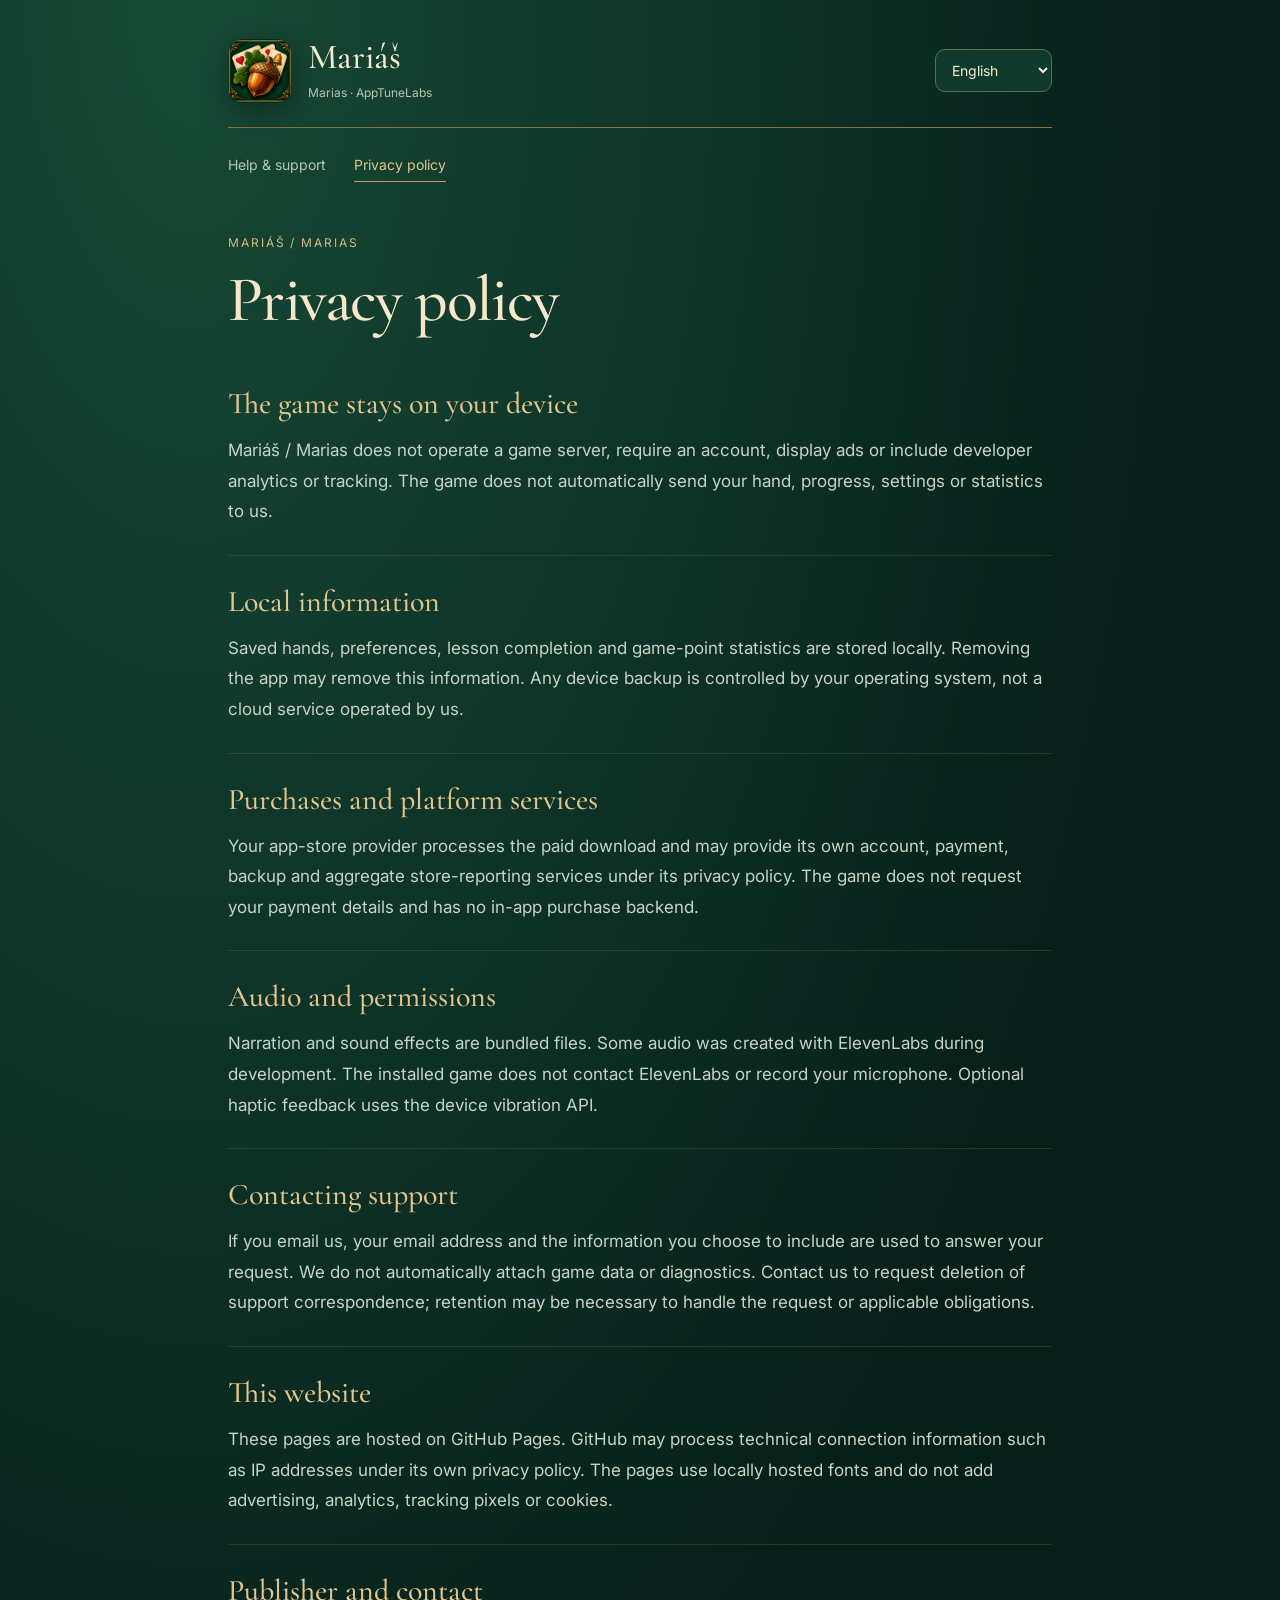
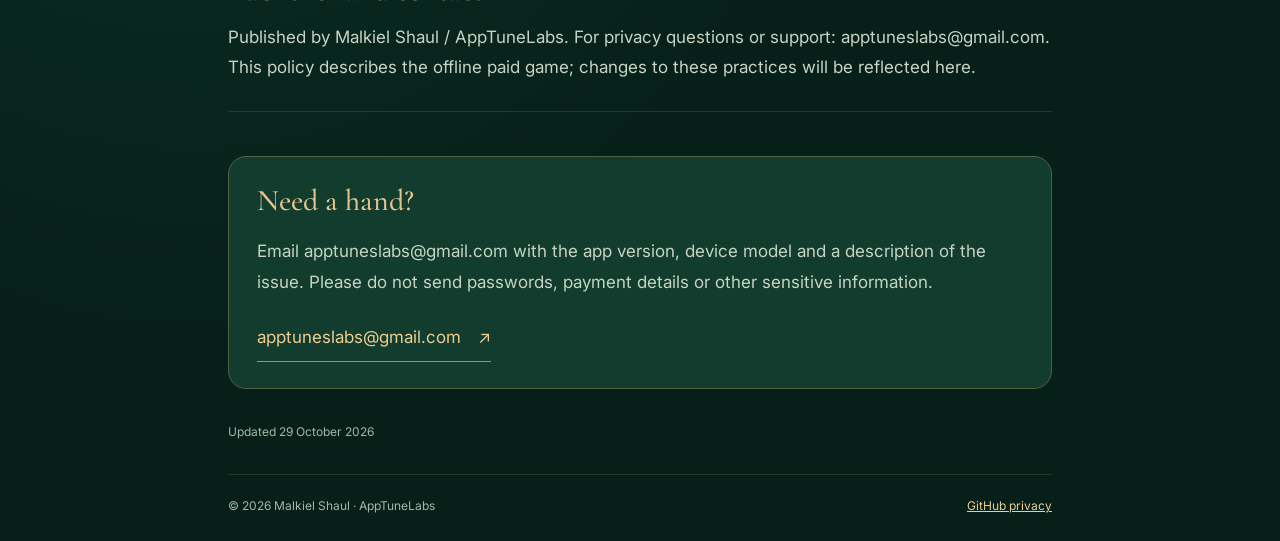
==== privacy.html @ c892424e "Publish localized Mariáš support and offline-game privacy policy" ====
<!doctype html><html lang="en"><head><meta charset="utf-8"><meta name="viewport" content="width=device-width,initial-scale=1"><meta name="theme-color" content="#082c24"><title>Mariáš / Marias — Privacy</title><meta name="description" content="Help and privacy information for Mariáš / Marias, the offline premium Czech card game."><link rel="canonical" href="https://malkiel2.github.io/Marias-Support/privacy.html"><link rel="alternate" hreflang="en" href="https://malkiel2.github.io/Marias-Support/privacy.html?lang=en"><link rel="alternate" hreflang="cs" href="https://malkiel2.github.io/Marias-Support/privacy.html?lang=cs"><link rel="alternate" hreflang="sk" href="https://malkiel2.github.io/Marias-Support/privacy.html?lang=sk"><link rel="alternate" hreflang="de" href="https://malkiel2.github.io/Marias-Support/privacy.html?lang=de"><link rel="icon" href="assets/icon.png"><link rel="stylesheet" href="style.css"><script src="site.js" defer></script></head><body><main><header><a class="brand" href="index.html"><img src="assets/icon.png" alt=""><span>Mariáš<small>Marias · AppTuneLabs</small></span></a><label class="language"><span class="sr-only">Language</span><select id="language"><option value="en">English</option><option value="cs">Čeština</option><option value="sk">Slovenčina</option><option value="de">Deutsch</option></select></label></header><nav aria-label="Support pages"><a data-nav="support" href="index.html">Help & support</a><a data-nav="privacy" href="privacy.html">Privacy policy</a></nav><article lang="en" data-lang="en"><p class="eyebrow">MARIÁŠ / MARIAS</p><h1>Privacy policy</h1><section><h2>The game stays on your device</h2><p>Mariáš / Marias does not operate a game server, require an account, display ads or include developer analytics or tracking. The game does not automatically send your hand, progress, settings or statistics to us.</p></section><section><h2>Local information</h2><p>Saved hands, preferences, lesson completion and game-point statistics are stored locally. Removing the app may remove this information. Any device backup is controlled by your operating system, not a cloud service operated by us.</p></section><section><h2>Purchases and platform services</h2><p>Your app-store provider processes the paid download and may provide its own account, payment, backup and aggregate store-reporting services under its privacy policy. The game does not request your payment details and has no in-app purchase backend.</p></section><section><h2>Audio and permissions</h2><p>Narration and sound effects are bundled files. Some audio was created with ElevenLabs during development. The installed game does not contact ElevenLabs or record your microphone. Optional haptic feedback uses the device vibration API.</p></section><section><h2>Contacting support</h2><p>If you email us, your email address and the information you choose to include are used to answer your request. We do not automatically attach game data or diagnostics. Contact us to request deletion of support correspondence; retention may be necessary to handle the request or applicable obligations.</p></section><section><h2>This website</h2><p>These pages are hosted on GitHub Pages. GitHub may process technical connection information such as IP addresses under its own privacy policy. The pages use locally hosted fonts and do not add advertising, analytics, tracking pixels or cookies.</p></section><section><h2>Publisher and contact</h2><p>Published by Malkiel Shaul / AppTuneLabs. For privacy questions or support: apptuneslabs@gmail.com. This policy describes the offline paid game; changes to these practices will be reflected here.</p></section><aside><h2>Need a hand?</h2><p>Email apptuneslabs@gmail.com with the app version, device model and a description of the issue. Please do not send passwords, payment details or other sensitive information.</p><a class="contact" href="mailto:apptuneslabs@gmail.com">apptuneslabs@gmail.com <span aria-hidden="true">↗</span></a></aside><p class="updated">Updated 29 October 2026</p></article><article lang="cs" data-lang="cs" hidden><p class="eyebrow">MARIÁŠ / MARIAS</p><h1>Ochrana soukromí</h1><section><h2>Hra zůstává v zařízení</h2><p>Mariáš nemá herní server, účet, reklamy, vývojářskou analytiku ani sledování. Hra nám automaticky neposílá karty, postup, nastavení ani statistiky.</p></section><section><h2>Místní informace</h2><p>Rozehraná rozdání, předvolby, dokončené lekce a statistiky herních bodů se ukládají místně. Odstranění aplikace může tato data smazat. Případné zálohování řídí operační systém, nikoli naše cloudová služba.</p></section><section><h2>Nákup a služby platformy</h2><p>Stažení za platbu zpracovává provozovatel obchodu. Jeho služby účtu, platby, zálohování a souhrnných přehledů se řídí jeho zásadami soukromí. Hra nevyžaduje platební údaje a nemá systém nákupů v aplikaci.</p></section><section><h2>Zvuk a oprávnění</h2><p>Hlas a efekty jsou přibalené soubory. Část zvuku vznikla při vývoji pomocí ElevenLabs. Nainstalovaná hra ElevenLabs nekontaktuje ani nenahrává mikrofon. Volitelné vibrace využívají rozhraní zařízení.</p></section><section><h2>Kontaktování podpory</h2><p>Pokud nám napíšete, používáme e-mailovou adresu a vámi poskytnuté informace k vyřízení dotazu. Herní data ani diagnostika se automaticky nepřikládají. O odstranění korespondence můžete požádat e-mailem; uchování může být potřebné k vyřízení dotazu nebo souvisejících povinností.</p></section><section><h2>Tento web</h2><p>Stránky hostuje GitHub Pages. GitHub může podle svých zásad zpracovávat technické údaje připojení, například IP adresu. Web má místní písma a nepřidává reklamy, analytiku, sledovací pixely ani cookies.</p></section><section><h2>Vydavatel a kontakt</h2><p>Vydavatel: Malkiel Shaul / AppTuneLabs. Dotazy k soukromí a podpora: apptuneslabs@gmail.com. Tyto zásady popisují placenou offline hru; případné změny zde zveřejníme.</p></section><aside><h2>Potřebujete poradit?</h2><p>Napište na apptuneslabs@gmail.com. Uveďte verzi hry, model zařízení a popis problému. Neposílejte hesla, platební údaje ani jiné citlivé informace.</p><a class="contact" href="mailto:apptuneslabs@gmail.com">apptuneslabs@gmail.com <span aria-hidden="true">↗</span></a></aside><p class="updated">Aktualizováno 29. října 2026</p></article><article lang="sk" data-lang="sk" hidden><p class="eyebrow">MARIÁŠ / MARIAS</p><h1>Ochrana súkromia</h1><section><h2>Hra zostáva v zariadení</h2><p>Mariáš nemá herný server, účet, reklamy, vývojársku analytiku ani sledovanie. Hra nám automaticky neposiela karty, postup, nastavenia ani štatistiky.</p></section><section><h2>Miestne informácie</h2><p>Rozohrané rozdania, predvoľby, dokončené lekcie a štatistiky herných bodov sa ukladajú miestne. Odstránenie aplikácie môže tieto údaje vymazať. Prípadné zálohovanie riadi operačný systém, nie naša cloudová služba.</p></section><section><h2>Nákup a služby platformy</h2><p>Platené stiahnutie spracúva prevádzkovateľ obchodu. Jeho služby účtu, platby, zálohovania a súhrnných prehľadov sa riadia jeho zásadami súkromia. Hra nevyžaduje platobné údaje a nemá systém nákupov v aplikácii.</p></section><section><h2>Zvuk a oprávnenia</h2><p>Hlas a efekty sú pribalené súbory. Časť zvuku vznikla pri vývoji pomocou ElevenLabs. Nainštalovaná hra ElevenLabs nekontaktuje ani nenahráva mikrofón. Voliteľné vibrácie využívajú rozhranie zariadenia.</p></section><section><h2>Kontaktovanie podpory</h2><p>Ak nám napíšete, používame e-mailovú adresu a vami poskytnuté informácie na vybavenie otázky. Herné údaje ani diagnostika sa automaticky neprikladajú. O odstránenie korešpondencie môžete požiadať e-mailom; uchovanie môže byť potrebné na vybavenie otázky alebo súvisiacich povinností.</p></section><section><h2>Tento web</h2><p>Stránky hostí GitHub Pages. GitHub môže podľa svojich zásad spracúvať technické údaje pripojenia, napríklad IP adresu. Web má miestne písma a nepridáva reklamy, analytiku, sledovacie pixely ani cookies.</p></section><section><h2>Vydavateľ a kontakt</h2><p>Vydavateľ: Malkiel Shaul / AppTuneLabs. Otázky o súkromí a podpora: apptuneslabs@gmail.com. Tieto zásady opisujú platenú offline hru; prípadné zmeny tu zverejníme.</p></section><aside><h2>Potrebujete poradiť?</h2><p>Napíšte na apptuneslabs@gmail.com. Uveďte verziu hry, model zariadenia a opis problému. Neposielajte heslá, platobné údaje ani iné citlivé informácie.</p><a class="contact" href="mailto:apptuneslabs@gmail.com">apptuneslabs@gmail.com <span aria-hidden="true">↗</span></a></aside><p class="updated">Aktualizované 29. októbra 2026</p></article><article lang="de" data-lang="de" hidden><p class="eyebrow">MARIÁŠ / MARIAS</p><h1>Datenschutz</h1><section><h2>Das Spiel bleibt auf deinem Gerät</h2><p>Mariáš / Marias betreibt keinen Spielserver und verwendet keine Konten, Werbung, Entwickleranalyse oder Tracking. Das Spiel überträgt deine Karten, Fortschritte, Einstellungen und Statistiken nicht automatisch an uns.</p></section><section><h2>Lokale Informationen</h2><p>Gespeicherte Runden, Einstellungen, abgeschlossene Lektionen und Spielpunktstatistiken bleiben lokal. Das Entfernen der App kann diese Daten löschen. Etwaige Gerätesicherungen steuert dein Betriebssystem, kein von uns betriebener Cloud-Dienst.</p></section><section><h2>Kauf und Plattformdienste</h2><p>Der App-Store-Anbieter verarbeitet den kostenpflichtigen Download. Eigene Konto-, Zahlungs-, Sicherungs- und zusammengefasste Store-Berichtsdienste unterliegen seinen Datenschutzregeln. Das Spiel fragt keine Zahlungsdaten ab und hat kein In-App-Kauf-Backend.</p></section><section><h2>Audio und Berechtigungen</h2><p>Sprachführung und Effekte sind mitgelieferte Dateien. Ein Teil wurde bei der Entwicklung mit ElevenLabs erstellt. Das installierte Spiel kontaktiert ElevenLabs nicht und nimmt kein Mikrofon auf. Optionale Haptik verwendet die Vibrationsschnittstelle des Geräts.</p></section><section><h2>Support kontaktieren</h2><p>Wenn du uns eine E-Mail sendest, nutzen wir deine Adresse und die freiwillig mitgeteilten Angaben zur Beantwortung. Spielstände oder Diagnosen werden nicht automatisch angehängt. Die Löschung der Korrespondenz kannst du per E-Mail anfragen; zur Bearbeitung oder für geltende Pflichten kann eine Aufbewahrung notwendig sein.</p></section><section><h2>Diese Website</h2><p>Diese Seiten werden auf GitHub Pages gehostet. GitHub kann technische Verbindungsdaten wie IP-Adressen nach seiner Datenschutzrichtlinie verarbeiten. Die Seiten verwenden lokal gehostete Schriften und keine zusätzliche Werbung, Analyse, Tracking-Pixel oder Cookies.</p></section><section><h2>Herausgeber und Kontakt</h2><p>Herausgeber: Malkiel Shaul / AppTuneLabs. Datenschutzfragen und Support: apptuneslabs@gmail.com. Diese Richtlinie beschreibt das kostenpflichtige Offline-Spiel; Änderungen werden hier veröffentlicht.</p></section><aside><h2>Brauchst du Hilfe?</h2><p>Schreibe an apptuneslabs@gmail.com und nenne Spielversion, Gerätemodell und das Problem. Bitte sende keine Passwörter, Zahlungsdaten oder anderen sensiblen Informationen.</p><a class="contact" href="mailto:apptuneslabs@gmail.com">apptuneslabs@gmail.com <span aria-hidden="true">↗</span></a></aside><p class="updated">Aktualisiert am 29. Oktober 2026</p></article><footer><p>© 2026 Malkiel Shaul · AppTuneLabs</p><a href="https://docs.github.com/en/site-policy/privacy-policies/github-general-privacy-statement">GitHub privacy</a></footer></main></body></html>
---- style.css ----
@font-face{font-family:Inter;src:url(assets/Inter.ttf);font-display:swap}@font-face{font-family:Cormorant;src:url(assets/CormorantGaramond.ttf);font-display:swap}*{box-sizing:border-box}html{color-scheme:dark}body{margin:0;background:radial-gradient(ellipse at 15% 0,#174936,transparent 65%),#061f19;color:#f7ebd3;font:17px/1.8 Inter,Arial,sans-serif}main{max-width:900px;margin:auto;padding:38px 38px 24px}header{display:flex;align-items:center;justify-content:space-between;gap:20px;padding-bottom:24px;border-bottom:1px solid #887446}.brand{display:flex;align-items:center;gap:16px;text-decoration:none;color:#f7ebd3;font:500 35px/1.1 Cormorant,serif}.brand img{width:64px;height:64px;border-radius:16px;box-shadow:0 8px 28px #0005}.brand small{display:block;color:#b9c4b0;font:12px/1.8 Inter,sans-serif;margin-top:5px}select{font:14px Inter,sans-serif;padding:11px 12px;border:1px solid #5c7050;border-radius:10px;color:#f7ebd3;background:#103a2b}nav{display:flex;gap:28px;margin:24px 0 50px}nav a{font-size:14px;text-decoration:none;color:#b7c7b7;padding-bottom:4px}nav a[aria-current]{color:#e3c48c;border-bottom:1px solid #bca26b}h1{font:500 64px/1.05 Cormorant,Georgia,serif;color:#f5e7cb;letter-spacing:-.025em;margin:12px 0 25px}h2{font:500 30px/1.2 Cormorant,Georgia,serif;color:#e2c48e;margin:0 0 13px}.eyebrow{font-size:12px;letter-spacing:.16em;color:#d4b981}.lead{font-size:20px;line-height:1.7;color:#d4ddcc;margin-bottom:44px;max-width:740px}section{padding:28px 0;border-bottom:1px solid #49614566}section p{margin:0;color:#c7d4c5}a{color:#edcd91;overflow-wrap:anywhere}a:focus-visible,select:focus-visible{outline:2px solid #f2dba7;outline-offset:5px}aside{padding:26px 28px;margin-top:44px;background:#123c2d;border:1px solid #50623f;border-radius:18px}aside p{color:#c7d4c5}.contact{display:inline-block;padding:8px 0;text-decoration:none;border-bottom:1px solid #aa8f56}.contact span{margin-left:12px}.updated,footer{font-size:12px;color:#a4b7a6}.updated{margin:32px 0}footer{border-top:1px solid #49614566;padding-top:20px;display:flex;justify-content:space-between;gap:16px}footer p{margin:0}.sr-only{position:absolute;width:1px;height:1px;overflow:hidden;clip:rect(0,0,0,0)}[hidden]{display:none!important}@media(max-width:600px){main{padding:24px 21px}h1{font-size:46px}.brand{font-size:29px}.brand img{width:48px;height:48px}.brand small{font-size:10px}select{max-width:112px}nav{margin-bottom:34px}.lead{font-size:18px}h2{font-size:27px}aside{padding:23px}footer{display:block}footer p{margin-bottom:8px}}
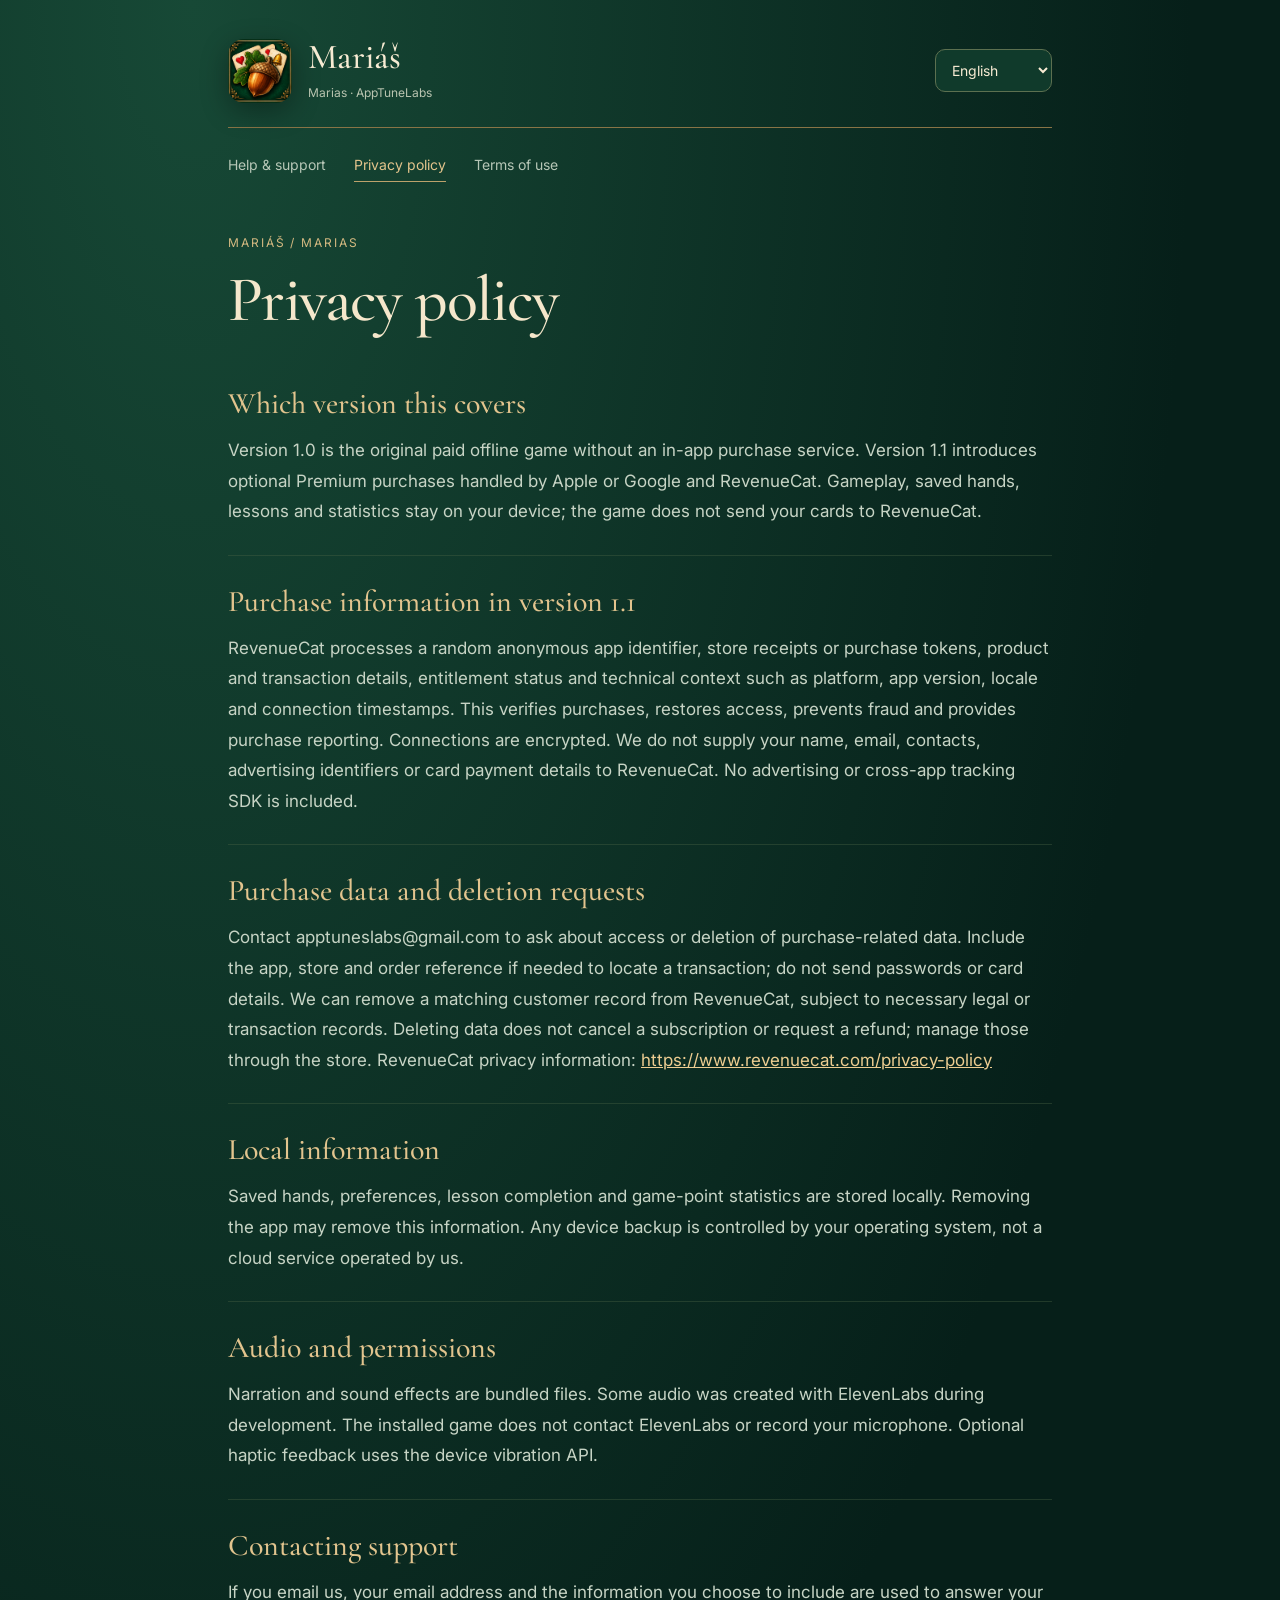
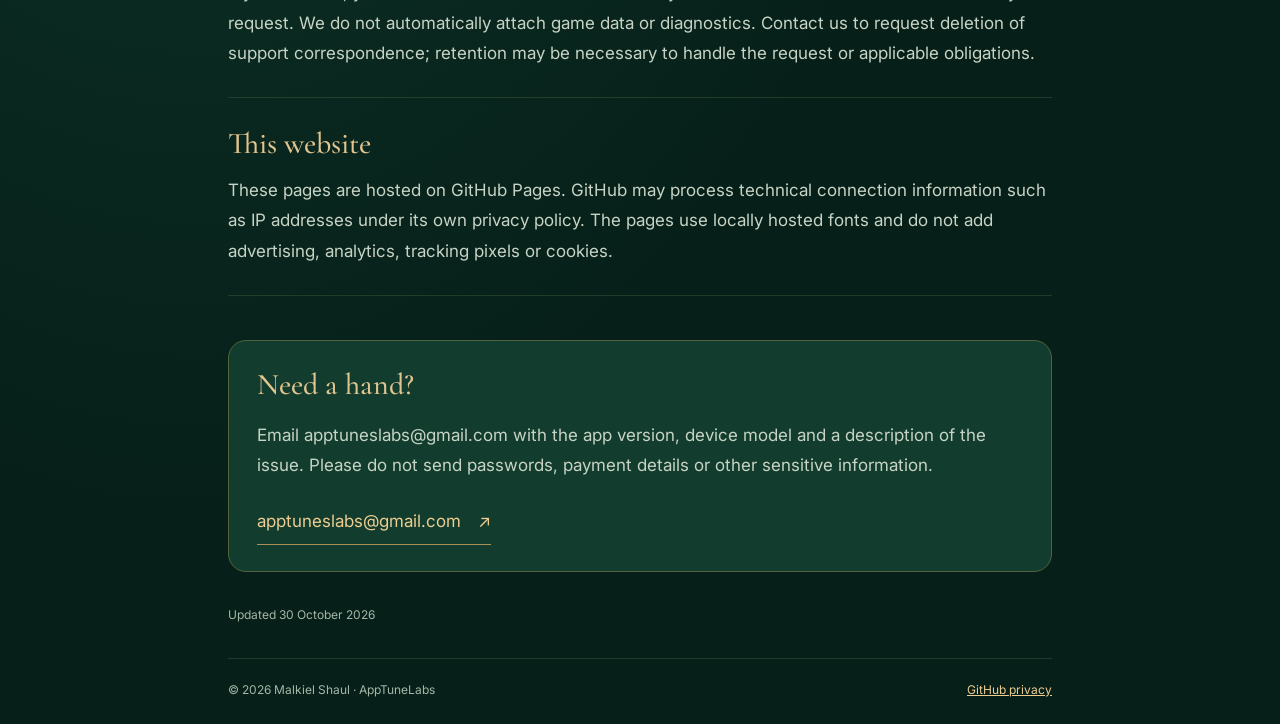
==== commit afa86313: "Document optional Premium purchases, RevenueCat privacy and store terms in four languages" ====
--- a/privacy.html
+++ b/privacy.html
@@ -1 +1 @@
-<!doctype html><html lang="en"><head><meta charset="utf-8"><meta name="viewport" content="width=device-width,initial-scale=1"><meta name="theme-color" content="#082c24"><title>Mariáš / Marias — Privacy</title><meta name="description" content="Help and privacy information for Mariáš / Marias, the offline premium Czech card game."><link rel="canonical" href="https://malkiel2.github.io/Marias-Support/privacy.html"><link rel="alternate" hreflang="en" href="https://malkiel2.github.io/Marias-Support/privacy.html?lang=en"><link rel="alternate" hreflang="cs" href="https://malkiel2.github.io/Marias-Support/privacy.html?lang=cs"><link rel="alternate" hreflang="sk" href="https://malkiel2.github.io/Marias-Support/privacy.html?lang=sk"><link rel="alternate" hreflang="de" href="https://malkiel2.github.io/Marias-Support/privacy.html?lang=de"><link rel="icon" href="assets/icon.png"><link rel="stylesheet" href="style.css"><script src="site.js" defer></script></head><body><main><header><a class="brand" href="index.html"><img src="assets/icon.png" alt=""><span>Mariáš<small>Marias · AppTuneLabs</small></span></a><label class="language"><span class="sr-only">Language</span><select id="language"><option value="en">English</option><option value="cs">Čeština</option><option value="sk">Slovenčina</option><option value="de">Deutsch</option></select></label></header><nav aria-label="Support pages"><a data-nav="support" href="index.html">Help & support</a><a data-nav="privacy" href="privacy.html">Privacy policy</a></nav><article lang="en" data-lang="en"><p class="eyebrow">MARIÁŠ / MARIAS</p><h1>Privacy policy</h1><section><h2>The game stays on your device</h2><p>Mariáš / Marias does not operate a game server, require an account, display ads or include developer analytics or tracking. The game does not automatically send your hand, progress, settings or statistics to us.</p></section><section><h2>Local information</h2><p>Saved hands, preferences, lesson completion and game-point statistics are stored locally. Removing the app may remove this information. Any device backup is controlled by your operating system, not a cloud service operated by us.</p></section><section><h2>Purchases and platform services</h2><p>Your app-store provider processes the paid download and may provide its own account, payment, backup and aggregate store-reporting services under its privacy policy. The game does not request your payment details and has no in-app purchase backend.</p></section><section><h2>Audio and permissions</h2><p>Narration and sound effects are bundled files. Some audio was created with ElevenLabs during development. The installed game does not contact ElevenLabs or record your microphone. Optional haptic feedback uses the device vibration API.</p></section><section><h2>Contacting support</h2><p>If you email us, your email address and the information you choose to include are used to answer your request. We do not automatically attach game data or diagnostics. Contact us to request deletion of support correspondence; retention may be necessary to handle the request or applicable obligations.</p></section><section><h2>This website</h2><p>These pages are hosted on GitHub Pages. GitHub may process technical connection information such as IP addresses under its own privacy policy. The pages use locally hosted fonts and do not add advertising, analytics, tracking pixels or cookies.</p></section><section><h2>Publisher and contact</h2><p>Published by Malkiel Shaul / AppTuneLabs. For privacy questions or support: apptuneslabs@gmail.com. This policy describes the offline paid game; changes to these practices will be reflected here.</p></section><aside><h2>Need a hand?</h2><p>Email apptuneslabs@gmail.com with the app version, device model and a description of the issue. Please do not send passwords, payment details or other sensitive information.</p><a class="contact" href="mailto:apptuneslabs@gmail.com">apptuneslabs@gmail.com <span aria-hidden="true">↗</span></a></aside><p class="updated">Updated 29 October 2026</p></article><article lang="cs" data-lang="cs" hidden><p class="eyebrow">MARIÁŠ / MARIAS</p><h1>Ochrana soukromí</h1><section><h2>Hra zůstává v zařízení</h2><p>Mariáš nemá herní server, účet, reklamy, vývojářskou analytiku ani sledování. Hra nám automaticky neposílá karty, postup, nastavení ani statistiky.</p></section><section><h2>Místní informace</h2><p>Rozehraná rozdání, předvolby, dokončené lekce a statistiky herních bodů se ukládají místně. Odstranění aplikace může tato data smazat. Případné zálohování řídí operační systém, nikoli naše cloudová služba.</p></section><section><h2>Nákup a služby platformy</h2><p>Stažení za platbu zpracovává provozovatel obchodu. Jeho služby účtu, platby, zálohování a souhrnných přehledů se řídí jeho zásadami soukromí. Hra nevyžaduje platební údaje a nemá systém nákupů v aplikaci.</p></section><section><h2>Zvuk a oprávnění</h2><p>Hlas a efekty jsou přibalené soubory. Část zvuku vznikla při vývoji pomocí ElevenLabs. Nainstalovaná hra ElevenLabs nekontaktuje ani nenahrává mikrofon. Volitelné vibrace využívají rozhraní zařízení.</p></section><section><h2>Kontaktování podpory</h2><p>Pokud nám napíšete, používáme e-mailovou adresu a vámi poskytnuté informace k vyřízení dotazu. Herní data ani diagnostika se automaticky nepřikládají. O odstranění korespondence můžete požádat e-mailem; uchování může být potřebné k vyřízení dotazu nebo souvisejících povinností.</p></section><section><h2>Tento web</h2><p>Stránky hostuje GitHub Pages. GitHub může podle svých zásad zpracovávat technické údaje připojení, například IP adresu. Web má místní písma a nepřidává reklamy, analytiku, sledovací pixely ani cookies.</p></section><section><h2>Vydavatel a kontakt</h2><p>Vydavatel: Malkiel Shaul / AppTuneLabs. Dotazy k soukromí a podpora: apptuneslabs@gmail.com. Tyto zásady popisují placenou offline hru; případné změny zde zveřejníme.</p></section><aside><h2>Potřebujete poradit?</h2><p>Napište na apptuneslabs@gmail.com. Uveďte verzi hry, model zařízení a popis problému. Neposílejte hesla, platební údaje ani jiné citlivé informace.</p><a class="contact" href="mailto:apptuneslabs@gmail.com">apptuneslabs@gmail.com <span aria-hidden="true">↗</span></a></aside><p class="updated">Aktualizováno 29. října 2026</p></article><article lang="sk" data-lang="sk" hidden><p class="eyebrow">MARIÁŠ / MARIAS</p><h1>Ochrana súkromia</h1><section><h2>Hra zostáva v zariadení</h2><p>Mariáš nemá herný server, účet, reklamy, vývojársku analytiku ani sledovanie. Hra nám automaticky neposiela karty, postup, nastavenia ani štatistiky.</p></section><section><h2>Miestne informácie</h2><p>Rozohrané rozdania, predvoľby, dokončené lekcie a štatistiky herných bodov sa ukladajú miestne. Odstránenie aplikácie môže tieto údaje vymazať. Prípadné zálohovanie riadi operačný systém, nie naša cloudová služba.</p></section><section><h2>Nákup a služby platformy</h2><p>Platené stiahnutie spracúva prevádzkovateľ obchodu. Jeho služby účtu, platby, zálohovania a súhrnných prehľadov sa riadia jeho zásadami súkromia. Hra nevyžaduje platobné údaje a nemá systém nákupov v aplikácii.</p></section><section><h2>Zvuk a oprávnenia</h2><p>Hlas a efekty sú pribalené súbory. Časť zvuku vznikla pri vývoji pomocou ElevenLabs. Nainštalovaná hra ElevenLabs nekontaktuje ani nenahráva mikrofón. Voliteľné vibrácie využívajú rozhranie zariadenia.</p></section><section><h2>Kontaktovanie podpory</h2><p>Ak nám napíšete, používame e-mailovú adresu a vami poskytnuté informácie na vybavenie otázky. Herné údaje ani diagnostika sa automaticky neprikladajú. O odstránenie korešpondencie môžete požiadať e-mailom; uchovanie môže byť potrebné na vybavenie otázky alebo súvisiacich povinností.</p></section><section><h2>Tento web</h2><p>Stránky hostí GitHub Pages. GitHub môže podľa svojich zásad spracúvať technické údaje pripojenia, napríklad IP adresu. Web má miestne písma a nepridáva reklamy, analytiku, sledovacie pixely ani cookies.</p></section><section><h2>Vydavateľ a kontakt</h2><p>Vydavateľ: Malkiel Shaul / AppTuneLabs. Otázky o súkromí a podpora: apptuneslabs@gmail.com. Tieto zásady opisujú platenú offline hru; prípadné zmeny tu zverejníme.</p></section><aside><h2>Potrebujete poradiť?</h2><p>Napíšte na apptuneslabs@gmail.com. Uveďte verziu hry, model zariadenia a opis problému. Neposielajte heslá, platobné údaje ani iné citlivé informácie.</p><a class="contact" href="mailto:apptuneslabs@gmail.com">apptuneslabs@gmail.com <span aria-hidden="true">↗</span></a></aside><p class="updated">Aktualizované 29. októbra 2026</p></article><article lang="de" data-lang="de" hidden><p class="eyebrow">MARIÁŠ / MARIAS</p><h1>Datenschutz</h1><section><h2>Das Spiel bleibt auf deinem Gerät</h2><p>Mariáš / Marias betreibt keinen Spielserver und verwendet keine Konten, Werbung, Entwickleranalyse oder Tracking. Das Spiel überträgt deine Karten, Fortschritte, Einstellungen und Statistiken nicht automatisch an uns.</p></section><section><h2>Lokale Informationen</h2><p>Gespeicherte Runden, Einstellungen, abgeschlossene Lektionen und Spielpunktstatistiken bleiben lokal. Das Entfernen der App kann diese Daten löschen. Etwaige Gerätesicherungen steuert dein Betriebssystem, kein von uns betriebener Cloud-Dienst.</p></section><section><h2>Kauf und Plattformdienste</h2><p>Der App-Store-Anbieter verarbeitet den kostenpflichtigen Download. Eigene Konto-, Zahlungs-, Sicherungs- und zusammengefasste Store-Berichtsdienste unterliegen seinen Datenschutzregeln. Das Spiel fragt keine Zahlungsdaten ab und hat kein In-App-Kauf-Backend.</p></section><section><h2>Audio und Berechtigungen</h2><p>Sprachführung und Effekte sind mitgelieferte Dateien. Ein Teil wurde bei der Entwicklung mit ElevenLabs erstellt. Das installierte Spiel kontaktiert ElevenLabs nicht und nimmt kein Mikrofon auf. Optionale Haptik verwendet die Vibrationsschnittstelle des Geräts.</p></section><section><h2>Support kontaktieren</h2><p>Wenn du uns eine E-Mail sendest, nutzen wir deine Adresse und die freiwillig mitgeteilten Angaben zur Beantwortung. Spielstände oder Diagnosen werden nicht automatisch angehängt. Die Löschung der Korrespondenz kannst du per E-Mail anfragen; zur Bearbeitung oder für geltende Pflichten kann eine Aufbewahrung notwendig sein.</p></section><section><h2>Diese Website</h2><p>Diese Seiten werden auf GitHub Pages gehostet. GitHub kann technische Verbindungsdaten wie IP-Adressen nach seiner Datenschutzrichtlinie verarbeiten. Die Seiten verwenden lokal gehostete Schriften und keine zusätzliche Werbung, Analyse, Tracking-Pixel oder Cookies.</p></section><section><h2>Herausgeber und Kontakt</h2><p>Herausgeber: Malkiel Shaul / AppTuneLabs. Datenschutzfragen und Support: apptuneslabs@gmail.com. Diese Richtlinie beschreibt das kostenpflichtige Offline-Spiel; Änderungen werden hier veröffentlicht.</p></section><aside><h2>Brauchst du Hilfe?</h2><p>Schreibe an apptuneslabs@gmail.com und nenne Spielversion, Gerätemodell und das Problem. Bitte sende keine Passwörter, Zahlungsdaten oder anderen sensiblen Informationen.</p><a class="contact" href="mailto:apptuneslabs@gmail.com">apptuneslabs@gmail.com <span aria-hidden="true">↗</span></a></aside><p class="updated">Aktualisiert am 29. Oktober 2026</p></article><footer><p>© 2026 Malkiel Shaul · AppTuneLabs</p><a href="https://docs.github.com/en/site-policy/privacy-policies/github-general-privacy-statement">GitHub privacy</a></footer></main></body></html>+<!doctype html><html lang="en"><head><meta charset="utf-8"><meta name="viewport" content="width=device-width,initial-scale=1"><meta name="theme-color" content="#082c24"><title>Mariáš / Marias — Privacy</title><meta name="description" content="Help and privacy information for Mariáš / Marias, the offline premium Czech card game."><link rel="canonical" href="https://malkiel2.github.io/Marias-Support/privacy.html"><link rel="alternate" hreflang="en" href="https://malkiel2.github.io/Marias-Support/privacy.html?lang=en"><link rel="alternate" hreflang="cs" href="https://malkiel2.github.io/Marias-Support/privacy.html?lang=cs"><link rel="alternate" hreflang="sk" href="https://malkiel2.github.io/Marias-Support/privacy.html?lang=sk"><link rel="alternate" hreflang="de" href="https://malkiel2.github.io/Marias-Support/privacy.html?lang=de"><link rel="icon" href="assets/icon.png"><link rel="stylesheet" href="style.css?v=995d9b1980"><script src="site.js?v=de9e3df1a8" defer></script></head><body><main><header><a class="brand" href="index.html"><img src="assets/icon.png" alt=""><span>Mariáš<small>Marias · AppTuneLabs</small></span></a><label class="language"><span class="sr-only">Language</span><select id="language"><option value="en">English</option><option value="cs">Čeština</option><option value="sk">Slovenčina</option><option value="de">Deutsch</option></select></label></header><nav aria-label="Support pages"><a data-nav="support" href="index.html">Help & support</a><a data-nav="privacy" href="privacy.html">Privacy policy</a><a data-nav="terms" href="terms.html">Terms of use</a></nav><article lang="en" data-lang="en"><p class="eyebrow">MARIÁŠ / MARIAS</p><h1>Privacy policy</h1><section><h2>Which version this covers</h2><p>Version 1.0 is the original paid offline game without an in-app purchase service. Version 1.1 introduces optional Premium purchases handled by Apple or Google and RevenueCat. Gameplay, saved hands, lessons and statistics stay on your device; the game does not send your cards to RevenueCat.</p></section><section><h2>Purchase information in version 1.1</h2><p>RevenueCat processes a random anonymous app identifier, store receipts or purchase tokens, product and transaction details, entitlement status and technical context such as platform, app version, locale and connection timestamps. This verifies purchases, restores access, prevents fraud and provides purchase reporting. Connections are encrypted. We do not supply your name, email, contacts, advertising identifiers or card payment details to RevenueCat. No advertising or cross-app tracking SDK is included.</p></section><section><h2>Purchase data and deletion requests</h2><p>Contact apptuneslabs@gmail.com to ask about access or deletion of purchase-related data. Include the app, store and order reference if needed to locate a transaction; do not send passwords or card details. We can remove a matching customer record from RevenueCat, subject to necessary legal or transaction records. Deleting data does not cancel a subscription or request a refund; manage those through the store. RevenueCat privacy information: <a href="https://www.revenuecat.com/privacy-policy">https://www.revenuecat.com/privacy-policy</a></p></section><section><h2>Local information</h2><p>Saved hands, preferences, lesson completion and game-point statistics are stored locally. Removing the app may remove this information. Any device backup is controlled by your operating system, not a cloud service operated by us.</p></section><section><h2>Audio and permissions</h2><p>Narration and sound effects are bundled files. Some audio was created with ElevenLabs during development. The installed game does not contact ElevenLabs or record your microphone. Optional haptic feedback uses the device vibration API.</p></section><section><h2>Contacting support</h2><p>If you email us, your email address and the information you choose to include are used to answer your request. We do not automatically attach game data or diagnostics. Contact us to request deletion of support correspondence; retention may be necessary to handle the request or applicable obligations.</p></section><section><h2>This website</h2><p>These pages are hosted on GitHub Pages. GitHub may process technical connection information such as IP addresses under its own privacy policy. The pages use locally hosted fonts and do not add advertising, analytics, tracking pixels or cookies.</p></section><aside><h2>Need a hand?</h2><p>Email apptuneslabs@gmail.com with the app version, device model and a description of the issue. Please do not send passwords, payment details or other sensitive information.</p><a class="contact" href="mailto:apptuneslabs@gmail.com">apptuneslabs@gmail.com <span aria-hidden="true">↗</span></a></aside><p class="updated">Updated 30 October 2026</p></article><article lang="cs" data-lang="cs" hidden><p class="eyebrow">MARIÁŠ / MARIAS</p><h1>Ochrana soukromí</h1><section><h2>Které verze se zásady týkají</h2><p>Verze 1.0 je původní placená offline hra bez služby nákupů v aplikaci. Verze 1.1 přidává volitelné Premium přes Apple nebo Google a RevenueCat. Karty, rozehraná rozdání, lekce a statistiky zůstávají v zařízení; hra neposílá vaše karty do RevenueCat.</p></section><section><h2>Údaje o nákupech ve verzi 1.1</h2><p>RevenueCat zpracovává náhodný anonymní identifikátor aplikace, účtenky nebo nákupní tokeny, údaje o produktech a transakcích, stav oprávnění a technický kontext jako platformu, verzi, jazyk a časy připojení. Slouží to k ověření a obnovení nákupů, prevenci podvodů a přehledům nákupů. Spojení je šifrované. Nepředáváme jméno, e-mail, kontakty, reklamní identifikátory ani údaje platební karty. Neobsahujeme reklamní SDK ani sledování mezi aplikacemi.</p></section><section><h2>Žádosti o odstranění nákupních údajů</h2><p>O přístup nebo odstranění údajů napište na apptuneslabs@gmail.com. Podle potřeby uveďte hru, obchod a číslo objednávky, nikoli heslo nebo platební kartu. Dohledaný záznam zákazníka můžeme odstranit z RevenueCat s výhradou nutných právních a transakčních záznamů. Odstranění neruší předplatné ani nežádá vrácení peněz; to spravuje obchod. Soukromí RevenueCat: <a href="https://www.revenuecat.com/privacy-policy">https://www.revenuecat.com/privacy-policy</a></p></section><section><h2>Místní informace</h2><p>Rozehraná rozdání, předvolby, dokončené lekce a statistiky herních bodů se ukládají místně. Odstranění aplikace může tato data smazat. Případné zálohování řídí operační systém, nikoli naše cloudová služba.</p></section><section><h2>Zvuk a oprávnění</h2><p>Hlas a efekty jsou přibalené soubory. Část zvuku vznikla při vývoji pomocí ElevenLabs. Nainstalovaná hra ElevenLabs nekontaktuje ani nenahrává mikrofon. Volitelné vibrace využívají rozhraní zařízení.</p></section><section><h2>Kontaktování podpory</h2><p>Pokud nám napíšete, používáme e-mailovou adresu a vámi poskytnuté informace k vyřízení dotazu. Herní data ani diagnostika se automaticky nepřikládají. O odstranění korespondence můžete požádat e-mailem; uchování může být potřebné k vyřízení dotazu nebo souvisejících povinností.</p></section><section><h2>Tento web</h2><p>Stránky hostuje GitHub Pages. GitHub může podle svých zásad zpracovávat technické údaje připojení, například IP adresu. Web má místní písma a nepřidává reklamy, analytiku, sledovací pixely ani cookies.</p></section><aside><h2>Potřebujete poradit?</h2><p>Napište na apptuneslabs@gmail.com. Uveďte verzi hry, model zařízení a popis problému. Neposílejte hesla, platební údaje ani jiné citlivé informace.</p><a class="contact" href="mailto:apptuneslabs@gmail.com">apptuneslabs@gmail.com <span aria-hidden="true">↗</span></a></aside><p class="updated">Aktualizováno 30. října 2026</p></article><article lang="sk" data-lang="sk" hidden><p class="eyebrow">MARIÁŠ / MARIAS</p><h1>Ochrana súkromia</h1><section><h2>Ktorých verzií sa zásady týkajú</h2><p>Verzia 1.0 je pôvodná platená offline hra bez služby nákupov v aplikácii. Verzia 1.1 pridáva voliteľné Premium cez Apple alebo Google a RevenueCat. Karty, rozohrané rozdania, lekcie a štatistiky zostávajú v zariadení; hra neposiela vaše karty do RevenueCat.</p></section><section><h2>Údaje o nákupoch vo verzii 1.1</h2><p>RevenueCat spracúva náhodný anonymný identifikátor aplikácie, účtenky alebo nákupné tokeny, údaje o produktoch a transakciách, stav oprávnení a technický kontext ako platformu, verziu, jazyk a časy pripojenia. Slúži to na overenie a obnovenie nákupov, prevenciu podvodov a prehľady nákupov. Spojenie je šifrované. Neposielame meno, e-mail, kontakty, reklamné identifikátory ani údaje platobnej karty. Nie je zahrnuté reklamné SDK ani sledovanie medzi aplikáciami.</p></section><section><h2>Žiadosti o odstránenie nákupných údajov</h2><p>O prístup alebo odstránenie údajov napíšte na apptuneslabs@gmail.com. Podľa potreby uveďte hru, obchod a číslo objednávky, nie heslo alebo platobnú kartu. Nájdený záznam zákazníka môžeme odstrániť z RevenueCat s výhradou nevyhnutných právnych a transakčných záznamov. Odstránenie neruší predplatné ani nežiada vrátenie peňazí; to spravuje obchod. Súkromie RevenueCat: <a href="https://www.revenuecat.com/privacy-policy">https://www.revenuecat.com/privacy-policy</a></p></section><section><h2>Miestne informácie</h2><p>Rozohrané rozdania, predvoľby, dokončené lekcie a štatistiky herných bodov sa ukladajú miestne. Odstránenie aplikácie môže tieto údaje vymazať. Prípadné zálohovanie riadi operačný systém, nie naša cloudová služba.</p></section><section><h2>Zvuk a oprávnenia</h2><p>Hlas a efekty sú pribalené súbory. Časť zvuku vznikla pri vývoji pomocou ElevenLabs. Nainštalovaná hra ElevenLabs nekontaktuje ani nenahráva mikrofón. Voliteľné vibrácie využívajú rozhranie zariadenia.</p></section><section><h2>Kontaktovanie podpory</h2><p>Ak nám napíšete, používame e-mailovú adresu a vami poskytnuté informácie na vybavenie otázky. Herné údaje ani diagnostika sa automaticky neprikladajú. O odstránenie korešpondencie môžete požiadať e-mailom; uchovanie môže byť potrebné na vybavenie otázky alebo súvisiacich povinností.</p></section><section><h2>Tento web</h2><p>Stránky hostí GitHub Pages. GitHub môže podľa svojich zásad spracúvať technické údaje pripojenia, napríklad IP adresu. Web má miestne písma a nepridáva reklamy, analytiku, sledovacie pixely ani cookies.</p></section><aside><h2>Potrebujete poradiť?</h2><p>Napíšte na apptuneslabs@gmail.com. Uveďte verziu hry, model zariadenia a opis problému. Neposielajte heslá, platobné údaje ani iné citlivé informácie.</p><a class="contact" href="mailto:apptuneslabs@gmail.com">apptuneslabs@gmail.com <span aria-hidden="true">↗</span></a></aside><p class="updated">Aktualizované 30. októbra 2026</p></article><article lang="de" data-lang="de" hidden><p class="eyebrow">MARIÁŠ / MARIAS</p><h1>Datenschutz</h1><section><h2>Geltende Versionen</h2><p>Version 1.0 ist das ursprüngliche kostenpflichtige Offline-Spiel ohne In-App-Kaufdienst. Version 1.1 ergänzt optionale Premium-Käufe über Apple oder Google und RevenueCat. Karten, gespeicherte Spiele, Lektionen und Statistiken bleiben auf dem Gerät; deine Karten werden nicht an RevenueCat gesendet.</p></section><section><h2>Kaufdaten in Version 1.1</h2><p>RevenueCat verarbeitet eine zufällige anonyme App-Kennung, Store-Belege oder Kauftoken, Produkt- und Transaktionsdaten, den Zugangsstatus sowie technischen Kontext wie Plattform, App-Version, Sprache und Verbindungszeiten. Dies dient Kaufprüfung, Wiederherstellung, Betrugsvermeidung und Kaufberichten. Verbindungen sind verschlüsselt. Wir übermitteln keine Namen, E-Mail-Adressen, Kontakte, Werbekennungen oder Zahlungskartendaten. Werbe-SDKs und appübergreifendes Tracking sind nicht enthalten.</p></section><section><h2>Anfragen zu Kaufdaten und Löschung</h2><p>Schreib für Auskunft oder Löschung an apptuneslabs@gmail.com. Nenne bei Bedarf App, Store und Bestellnummer, niemals Passwörter oder Kartendaten. Ein zuordenbarer Kundendatensatz kann in RevenueCat gelöscht werden; erforderliche gesetzliche oder Transaktionsaufzeichnungen bleiben vorbehalten. Eine Löschung kündigt kein Abo und beantragt keine Erstattung; dafür ist der Store zuständig. RevenueCat-Datenschutz: <a href="https://www.revenuecat.com/privacy-policy">https://www.revenuecat.com/privacy-policy</a></p></section><section><h2>Lokale Informationen</h2><p>Gespeicherte Runden, Einstellungen, abgeschlossene Lektionen und Spielpunktstatistiken bleiben lokal. Das Entfernen der App kann diese Daten löschen. Etwaige Gerätesicherungen steuert dein Betriebssystem, kein von uns betriebener Cloud-Dienst.</p></section><section><h2>Audio und Berechtigungen</h2><p>Sprachführung und Effekte sind mitgelieferte Dateien. Ein Teil wurde bei der Entwicklung mit ElevenLabs erstellt. Das installierte Spiel kontaktiert ElevenLabs nicht und nimmt kein Mikrofon auf. Optionale Haptik verwendet die Vibrationsschnittstelle des Geräts.</p></section><section><h2>Support kontaktieren</h2><p>Wenn du uns eine E-Mail sendest, nutzen wir deine Adresse und die freiwillig mitgeteilten Angaben zur Beantwortung. Spielstände oder Diagnosen werden nicht automatisch angehängt. Die Löschung der Korrespondenz kannst du per E-Mail anfragen; zur Bearbeitung oder für geltende Pflichten kann eine Aufbewahrung notwendig sein.</p></section><section><h2>Diese Website</h2><p>Diese Seiten werden auf GitHub Pages gehostet. GitHub kann technische Verbindungsdaten wie IP-Adressen nach seiner Datenschutzrichtlinie verarbeiten. Die Seiten verwenden lokal gehostete Schriften und keine zusätzliche Werbung, Analyse, Tracking-Pixel oder Cookies.</p></section><aside><h2>Brauchst du Hilfe?</h2><p>Schreibe an apptuneslabs@gmail.com und nenne Spielversion, Gerätemodell und das Problem. Bitte sende keine Passwörter, Zahlungsdaten oder anderen sensiblen Informationen.</p><a class="contact" href="mailto:apptuneslabs@gmail.com">apptuneslabs@gmail.com <span aria-hidden="true">↗</span></a></aside><p class="updated">Aktualisiert am 30. Oktober 2026</p></article><footer><p>© 2026 Malkiel Shaul · AppTuneLabs</p><a href="https://docs.github.com/en/site-policy/privacy-policies/github-general-privacy-statement">GitHub privacy</a></footer></main></body></html>
--- a/style.css
+++ b/style.css
@@ -1 +1,3 @@
 @font-face{font-family:Inter;src:url(assets/Inter.ttf);font-display:swap}@font-face{font-family:Cormorant;src:url(assets/CormorantGaramond.ttf);font-display:swap}*{box-sizing:border-box}html{color-scheme:dark}body{margin:0;background:radial-gradient(ellipse at 15% 0,#174936,transparent 65%),#061f19;color:#f7ebd3;font:17px/1.8 Inter,Arial,sans-serif}main{max-width:900px;margin:auto;padding:38px 38px 24px}header{display:flex;align-items:center;justify-content:space-between;gap:20px;padding-bottom:24px;border-bottom:1px solid #887446}.brand{display:flex;align-items:center;gap:16px;text-decoration:none;color:#f7ebd3;font:500 35px/1.1 Cormorant,serif}.brand img{width:64px;height:64px;border-radius:16px;box-shadow:0 8px 28px #0005}.brand small{display:block;color:#b9c4b0;font:12px/1.8 Inter,sans-serif;margin-top:5px}select{font:14px Inter,sans-serif;padding:11px 12px;border:1px solid #5c7050;border-radius:10px;color:#f7ebd3;background:#103a2b}nav{display:flex;gap:28px;margin:24px 0 50px}nav a{font-size:14px;text-decoration:none;color:#b7c7b7;padding-bottom:4px}nav a[aria-current]{color:#e3c48c;border-bottom:1px solid #bca26b}h1{font:500 64px/1.05 Cormorant,Georgia,serif;color:#f5e7cb;letter-spacing:-.025em;margin:12px 0 25px}h2{font:500 30px/1.2 Cormorant,Georgia,serif;color:#e2c48e;margin:0 0 13px}.eyebrow{font-size:12px;letter-spacing:.16em;color:#d4b981}.lead{font-size:20px;line-height:1.7;color:#d4ddcc;margin-bottom:44px;max-width:740px}section{padding:28px 0;border-bottom:1px solid #49614566}section p{margin:0;color:#c7d4c5}a{color:#edcd91;overflow-wrap:anywhere}a:focus-visible,select:focus-visible{outline:2px solid #f2dba7;outline-offset:5px}aside{padding:26px 28px;margin-top:44px;background:#123c2d;border:1px solid #50623f;border-radius:18px}aside p{color:#c7d4c5}.contact{display:inline-block;padding:8px 0;text-decoration:none;border-bottom:1px solid #aa8f56}.contact span{margin-left:12px}.updated,footer{font-size:12px;color:#a4b7a6}.updated{margin:32px 0}footer{border-top:1px solid #49614566;padding-top:20px;display:flex;justify-content:space-between;gap:16px}footer p{margin:0}.sr-only{position:absolute;width:1px;height:1px;overflow:hidden;clip:rect(0,0,0,0)}[hidden]{display:none!important}@media(max-width:600px){main{padding:24px 21px}h1{font-size:46px}.brand{font-size:29px}.brand img{width:48px;height:48px}.brand small{font-size:10px}select{max-width:112px}nav{margin-bottom:34px}.lead{font-size:18px}h2{font-size:27px}aside{padding:23px}footer{display:block}footer p{margin-bottom:8px}}
+nav{flex-wrap:wrap}nav a{white-space:nowrap}
+@media(max-width:600px){h1{font-size:clamp(32px,9vw,46px);overflow-wrap:anywhere;hyphens:auto}nav{gap:12px 24px}}
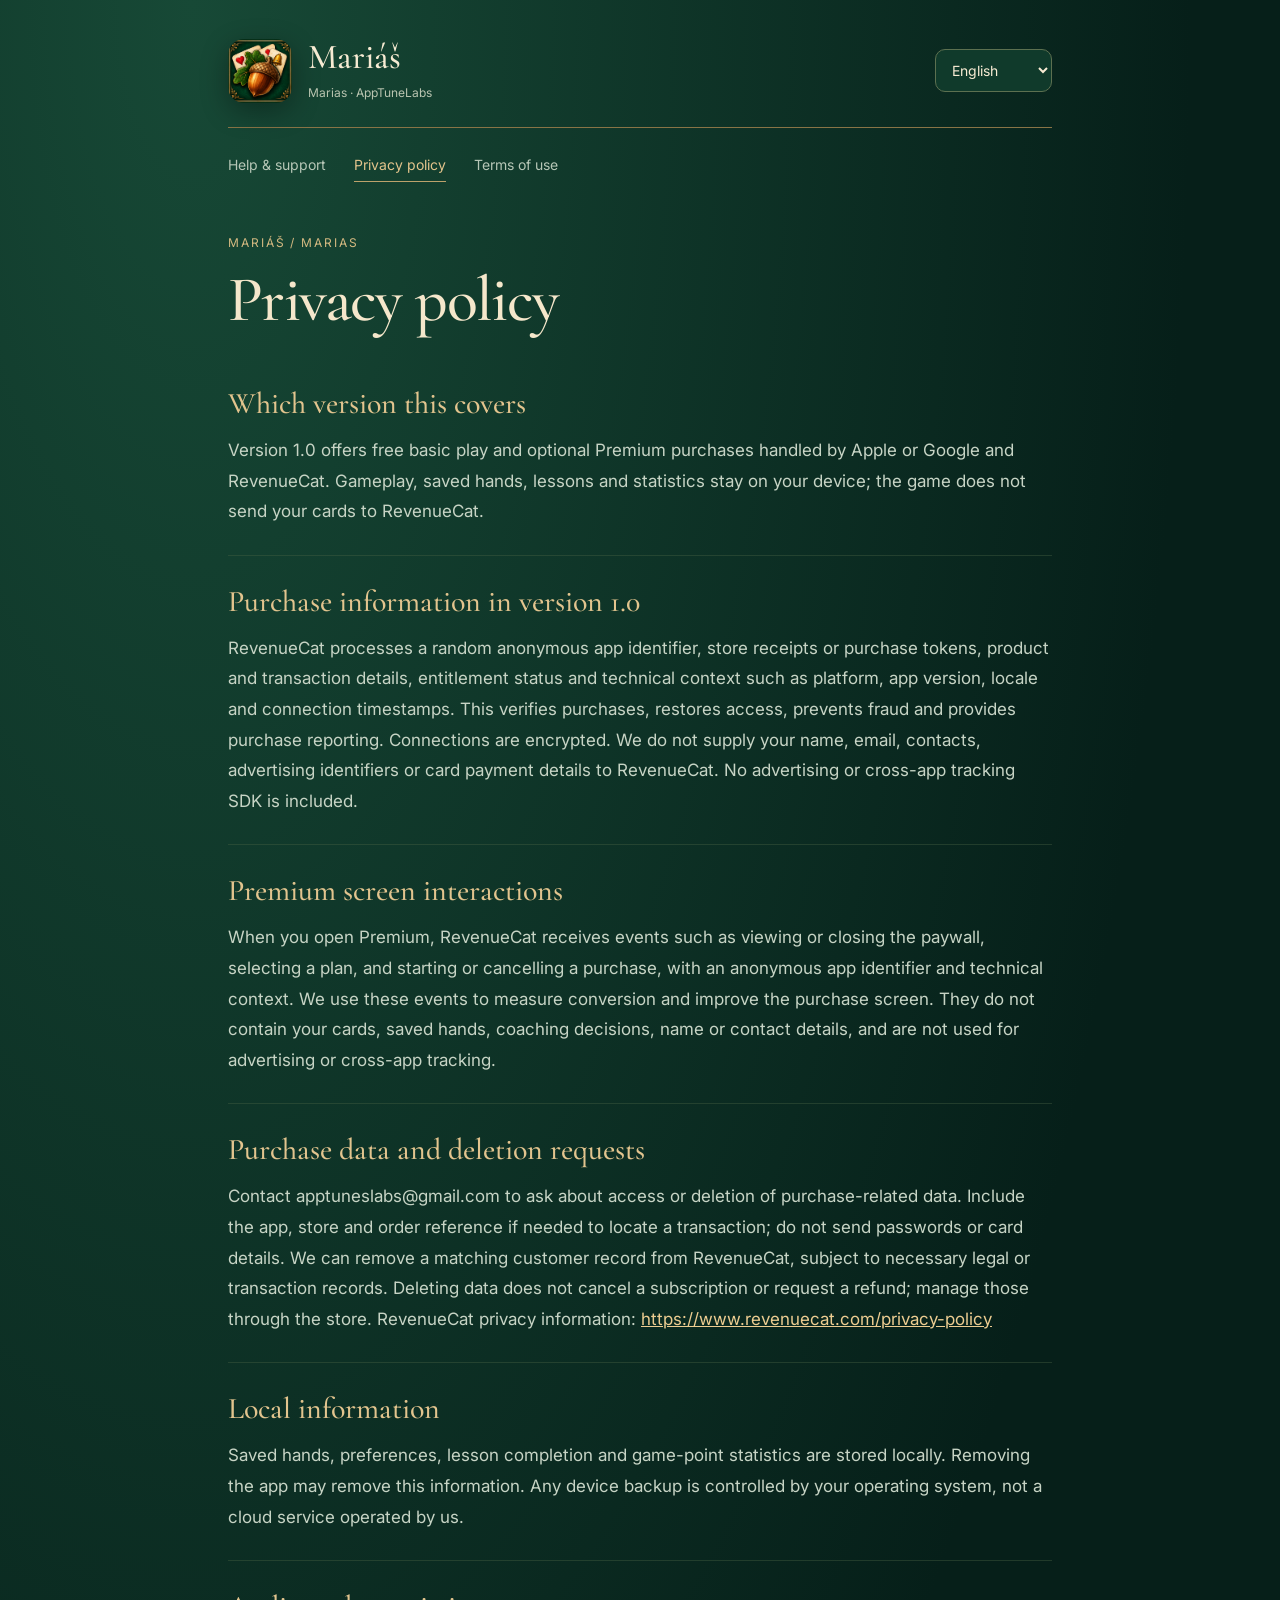
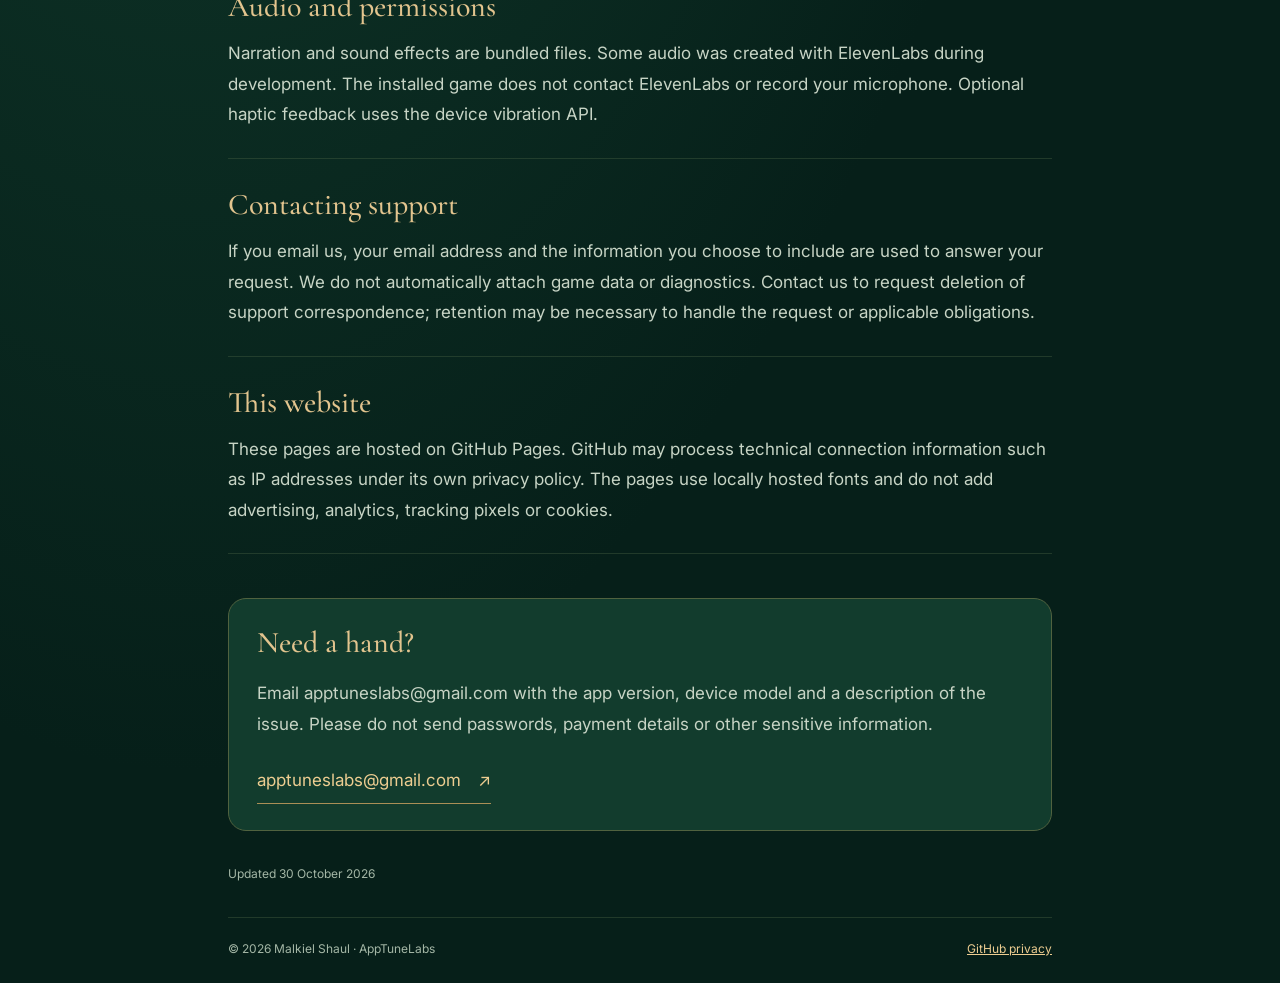
==== commit 17db01e8: "Disclose Premium paywall analytics and clarify launch version" ====
--- a/privacy.html
+++ b/privacy.html
@@ -1 +1 @@
-<!doctype html><html lang="en"><head><meta charset="utf-8"><meta name="viewport" content="width=device-width,initial-scale=1"><meta name="theme-color" content="#082c24"><title>Mariáš / Marias — Privacy</title><meta name="description" content="Help and privacy information for Mariáš / Marias, the offline premium Czech card game."><link rel="canonical" href="https://malkiel2.github.io/Marias-Support/privacy.html"><link rel="alternate" hreflang="en" href="https://malkiel2.github.io/Marias-Support/privacy.html?lang=en"><link rel="alternate" hreflang="cs" href="https://malkiel2.github.io/Marias-Support/privacy.html?lang=cs"><link rel="alternate" hreflang="sk" href="https://malkiel2.github.io/Marias-Support/privacy.html?lang=sk"><link rel="alternate" hreflang="de" href="https://malkiel2.github.io/Marias-Support/privacy.html?lang=de"><link rel="icon" href="assets/icon.png"><link rel="stylesheet" href="style.css?v=995d9b1980"><script src="site.js?v=de9e3df1a8" defer></script></head><body><main><header><a class="brand" href="index.html"><img src="assets/icon.png" alt=""><span>Mariáš<small>Marias · AppTuneLabs</small></span></a><label class="language"><span class="sr-only">Language</span><select id="language"><option value="en">English</option><option value="cs">Čeština</option><option value="sk">Slovenčina</option><option value="de">Deutsch</option></select></label></header><nav aria-label="Support pages"><a data-nav="support" href="index.html">Help & support</a><a data-nav="privacy" href="privacy.html">Privacy policy</a><a data-nav="terms" href="terms.html">Terms of use</a></nav><article lang="en" data-lang="en"><p class="eyebrow">MARIÁŠ / MARIAS</p><h1>Privacy policy</h1><section><h2>Which version this covers</h2><p>Version 1.0 is the original paid offline game without an in-app purchase service. Version 1.1 introduces optional Premium purchases handled by Apple or Google and RevenueCat. Gameplay, saved hands, lessons and statistics stay on your device; the game does not send your cards to RevenueCat.</p></section><section><h2>Purchase information in version 1.1</h2><p>RevenueCat processes a random anonymous app identifier, store receipts or purchase tokens, product and transaction details, entitlement status and technical context such as platform, app version, locale and connection timestamps. This verifies purchases, restores access, prevents fraud and provides purchase reporting. Connections are encrypted. We do not supply your name, email, contacts, advertising identifiers or card payment details to RevenueCat. No advertising or cross-app tracking SDK is included.</p></section><section><h2>Purchase data and deletion requests</h2><p>Contact apptuneslabs@gmail.com to ask about access or deletion of purchase-related data. Include the app, store and order reference if needed to locate a transaction; do not send passwords or card details. We can remove a matching customer record from RevenueCat, subject to necessary legal or transaction records. Deleting data does not cancel a subscription or request a refund; manage those through the store. RevenueCat privacy information: <a href="https://www.revenuecat.com/privacy-policy">https://www.revenuecat.com/privacy-policy</a></p></section><section><h2>Local information</h2><p>Saved hands, preferences, lesson completion and game-point statistics are stored locally. Removing the app may remove this information. Any device backup is controlled by your operating system, not a cloud service operated by us.</p></section><section><h2>Audio and permissions</h2><p>Narration and sound effects are bundled files. Some audio was created with ElevenLabs during development. The installed game does not contact ElevenLabs or record your microphone. Optional haptic feedback uses the device vibration API.</p></section><section><h2>Contacting support</h2><p>If you email us, your email address and the information you choose to include are used to answer your request. We do not automatically attach game data or diagnostics. Contact us to request deletion of support correspondence; retention may be necessary to handle the request or applicable obligations.</p></section><section><h2>This website</h2><p>These pages are hosted on GitHub Pages. GitHub may process technical connection information such as IP addresses under its own privacy policy. The pages use locally hosted fonts and do not add advertising, analytics, tracking pixels or cookies.</p></section><aside><h2>Need a hand?</h2><p>Email apptuneslabs@gmail.com with the app version, device model and a description of the issue. Please do not send passwords, payment details or other sensitive information.</p><a class="contact" href="mailto:apptuneslabs@gmail.com">apptuneslabs@gmail.com <span aria-hidden="true">↗</span></a></aside><p class="updated">Updated 30 October 2026</p></article><article lang="cs" data-lang="cs" hidden><p class="eyebrow">MARIÁŠ / MARIAS</p><h1>Ochrana soukromí</h1><section><h2>Které verze se zásady týkají</h2><p>Verze 1.0 je původní placená offline hra bez služby nákupů v aplikaci. Verze 1.1 přidává volitelné Premium přes Apple nebo Google a RevenueCat. Karty, rozehraná rozdání, lekce a statistiky zůstávají v zařízení; hra neposílá vaše karty do RevenueCat.</p></section><section><h2>Údaje o nákupech ve verzi 1.1</h2><p>RevenueCat zpracovává náhodný anonymní identifikátor aplikace, účtenky nebo nákupní tokeny, údaje o produktech a transakcích, stav oprávnění a technický kontext jako platformu, verzi, jazyk a časy připojení. Slouží to k ověření a obnovení nákupů, prevenci podvodů a přehledům nákupů. Spojení je šifrované. Nepředáváme jméno, e-mail, kontakty, reklamní identifikátory ani údaje platební karty. Neobsahujeme reklamní SDK ani sledování mezi aplikacemi.</p></section><section><h2>Žádosti o odstranění nákupních údajů</h2><p>O přístup nebo odstranění údajů napište na apptuneslabs@gmail.com. Podle potřeby uveďte hru, obchod a číslo objednávky, nikoli heslo nebo platební kartu. Dohledaný záznam zákazníka můžeme odstranit z RevenueCat s výhradou nutných právních a transakčních záznamů. Odstranění neruší předplatné ani nežádá vrácení peněz; to spravuje obchod. Soukromí RevenueCat: <a href="https://www.revenuecat.com/privacy-policy">https://www.revenuecat.com/privacy-policy</a></p></section><section><h2>Místní informace</h2><p>Rozehraná rozdání, předvolby, dokončené lekce a statistiky herních bodů se ukládají místně. Odstranění aplikace může tato data smazat. Případné zálohování řídí operační systém, nikoli naše cloudová služba.</p></section><section><h2>Zvuk a oprávnění</h2><p>Hlas a efekty jsou přibalené soubory. Část zvuku vznikla při vývoji pomocí ElevenLabs. Nainstalovaná hra ElevenLabs nekontaktuje ani nenahrává mikrofon. Volitelné vibrace využívají rozhraní zařízení.</p></section><section><h2>Kontaktování podpory</h2><p>Pokud nám napíšete, používáme e-mailovou adresu a vámi poskytnuté informace k vyřízení dotazu. Herní data ani diagnostika se automaticky nepřikládají. O odstranění korespondence můžete požádat e-mailem; uchování může být potřebné k vyřízení dotazu nebo souvisejících povinností.</p></section><section><h2>Tento web</h2><p>Stránky hostuje GitHub Pages. GitHub může podle svých zásad zpracovávat technické údaje připojení, například IP adresu. Web má místní písma a nepřidává reklamy, analytiku, sledovací pixely ani cookies.</p></section><aside><h2>Potřebujete poradit?</h2><p>Napište na apptuneslabs@gmail.com. Uveďte verzi hry, model zařízení a popis problému. Neposílejte hesla, platební údaje ani jiné citlivé informace.</p><a class="contact" href="mailto:apptuneslabs@gmail.com">apptuneslabs@gmail.com <span aria-hidden="true">↗</span></a></aside><p class="updated">Aktualizováno 30. října 2026</p></article><article lang="sk" data-lang="sk" hidden><p class="eyebrow">MARIÁŠ / MARIAS</p><h1>Ochrana súkromia</h1><section><h2>Ktorých verzií sa zásady týkajú</h2><p>Verzia 1.0 je pôvodná platená offline hra bez služby nákupov v aplikácii. Verzia 1.1 pridáva voliteľné Premium cez Apple alebo Google a RevenueCat. Karty, rozohrané rozdania, lekcie a štatistiky zostávajú v zariadení; hra neposiela vaše karty do RevenueCat.</p></section><section><h2>Údaje o nákupoch vo verzii 1.1</h2><p>RevenueCat spracúva náhodný anonymný identifikátor aplikácie, účtenky alebo nákupné tokeny, údaje o produktoch a transakciách, stav oprávnení a technický kontext ako platformu, verziu, jazyk a časy pripojenia. Slúži to na overenie a obnovenie nákupov, prevenciu podvodov a prehľady nákupov. Spojenie je šifrované. Neposielame meno, e-mail, kontakty, reklamné identifikátory ani údaje platobnej karty. Nie je zahrnuté reklamné SDK ani sledovanie medzi aplikáciami.</p></section><section><h2>Žiadosti o odstránenie nákupných údajov</h2><p>O prístup alebo odstránenie údajov napíšte na apptuneslabs@gmail.com. Podľa potreby uveďte hru, obchod a číslo objednávky, nie heslo alebo platobnú kartu. Nájdený záznam zákazníka môžeme odstrániť z RevenueCat s výhradou nevyhnutných právnych a transakčných záznamov. Odstránenie neruší predplatné ani nežiada vrátenie peňazí; to spravuje obchod. Súkromie RevenueCat: <a href="https://www.revenuecat.com/privacy-policy">https://www.revenuecat.com/privacy-policy</a></p></section><section><h2>Miestne informácie</h2><p>Rozohrané rozdania, predvoľby, dokončené lekcie a štatistiky herných bodov sa ukladajú miestne. Odstránenie aplikácie môže tieto údaje vymazať. Prípadné zálohovanie riadi operačný systém, nie naša cloudová služba.</p></section><section><h2>Zvuk a oprávnenia</h2><p>Hlas a efekty sú pribalené súbory. Časť zvuku vznikla pri vývoji pomocou ElevenLabs. Nainštalovaná hra ElevenLabs nekontaktuje ani nenahráva mikrofón. Voliteľné vibrácie využívajú rozhranie zariadenia.</p></section><section><h2>Kontaktovanie podpory</h2><p>Ak nám napíšete, používame e-mailovú adresu a vami poskytnuté informácie na vybavenie otázky. Herné údaje ani diagnostika sa automaticky neprikladajú. O odstránenie korešpondencie môžete požiadať e-mailom; uchovanie môže byť potrebné na vybavenie otázky alebo súvisiacich povinností.</p></section><section><h2>Tento web</h2><p>Stránky hostí GitHub Pages. GitHub môže podľa svojich zásad spracúvať technické údaje pripojenia, napríklad IP adresu. Web má miestne písma a nepridáva reklamy, analytiku, sledovacie pixely ani cookies.</p></section><aside><h2>Potrebujete poradiť?</h2><p>Napíšte na apptuneslabs@gmail.com. Uveďte verziu hry, model zariadenia a opis problému. Neposielajte heslá, platobné údaje ani iné citlivé informácie.</p><a class="contact" href="mailto:apptuneslabs@gmail.com">apptuneslabs@gmail.com <span aria-hidden="true">↗</span></a></aside><p class="updated">Aktualizované 30. októbra 2026</p></article><article lang="de" data-lang="de" hidden><p class="eyebrow">MARIÁŠ / MARIAS</p><h1>Datenschutz</h1><section><h2>Geltende Versionen</h2><p>Version 1.0 ist das ursprüngliche kostenpflichtige Offline-Spiel ohne In-App-Kaufdienst. Version 1.1 ergänzt optionale Premium-Käufe über Apple oder Google und RevenueCat. Karten, gespeicherte Spiele, Lektionen und Statistiken bleiben auf dem Gerät; deine Karten werden nicht an RevenueCat gesendet.</p></section><section><h2>Kaufdaten in Version 1.1</h2><p>RevenueCat verarbeitet eine zufällige anonyme App-Kennung, Store-Belege oder Kauftoken, Produkt- und Transaktionsdaten, den Zugangsstatus sowie technischen Kontext wie Plattform, App-Version, Sprache und Verbindungszeiten. Dies dient Kaufprüfung, Wiederherstellung, Betrugsvermeidung und Kaufberichten. Verbindungen sind verschlüsselt. Wir übermitteln keine Namen, E-Mail-Adressen, Kontakte, Werbekennungen oder Zahlungskartendaten. Werbe-SDKs und appübergreifendes Tracking sind nicht enthalten.</p></section><section><h2>Anfragen zu Kaufdaten und Löschung</h2><p>Schreib für Auskunft oder Löschung an apptuneslabs@gmail.com. Nenne bei Bedarf App, Store und Bestellnummer, niemals Passwörter oder Kartendaten. Ein zuordenbarer Kundendatensatz kann in RevenueCat gelöscht werden; erforderliche gesetzliche oder Transaktionsaufzeichnungen bleiben vorbehalten. Eine Löschung kündigt kein Abo und beantragt keine Erstattung; dafür ist der Store zuständig. RevenueCat-Datenschutz: <a href="https://www.revenuecat.com/privacy-policy">https://www.revenuecat.com/privacy-policy</a></p></section><section><h2>Lokale Informationen</h2><p>Gespeicherte Runden, Einstellungen, abgeschlossene Lektionen und Spielpunktstatistiken bleiben lokal. Das Entfernen der App kann diese Daten löschen. Etwaige Gerätesicherungen steuert dein Betriebssystem, kein von uns betriebener Cloud-Dienst.</p></section><section><h2>Audio und Berechtigungen</h2><p>Sprachführung und Effekte sind mitgelieferte Dateien. Ein Teil wurde bei der Entwicklung mit ElevenLabs erstellt. Das installierte Spiel kontaktiert ElevenLabs nicht und nimmt kein Mikrofon auf. Optionale Haptik verwendet die Vibrationsschnittstelle des Geräts.</p></section><section><h2>Support kontaktieren</h2><p>Wenn du uns eine E-Mail sendest, nutzen wir deine Adresse und die freiwillig mitgeteilten Angaben zur Beantwortung. Spielstände oder Diagnosen werden nicht automatisch angehängt. Die Löschung der Korrespondenz kannst du per E-Mail anfragen; zur Bearbeitung oder für geltende Pflichten kann eine Aufbewahrung notwendig sein.</p></section><section><h2>Diese Website</h2><p>Diese Seiten werden auf GitHub Pages gehostet. GitHub kann technische Verbindungsdaten wie IP-Adressen nach seiner Datenschutzrichtlinie verarbeiten. Die Seiten verwenden lokal gehostete Schriften und keine zusätzliche Werbung, Analyse, Tracking-Pixel oder Cookies.</p></section><aside><h2>Brauchst du Hilfe?</h2><p>Schreibe an apptuneslabs@gmail.com und nenne Spielversion, Gerätemodell und das Problem. Bitte sende keine Passwörter, Zahlungsdaten oder anderen sensiblen Informationen.</p><a class="contact" href="mailto:apptuneslabs@gmail.com">apptuneslabs@gmail.com <span aria-hidden="true">↗</span></a></aside><p class="updated">Aktualisiert am 30. Oktober 2026</p></article><footer><p>© 2026 Malkiel Shaul · AppTuneLabs</p><a href="https://docs.github.com/en/site-policy/privacy-policies/github-general-privacy-statement">GitHub privacy</a></footer></main></body></html>+<!doctype html><html lang="en"><head><meta charset="utf-8"><meta name="viewport" content="width=device-width,initial-scale=1"><meta name="theme-color" content="#082c24"><title>Mariáš / Marias — Privacy</title><meta name="description" content="Help and privacy information for Mariáš / Marias, the offline premium Czech card game."><link rel="canonical" href="https://malkiel2.github.io/Marias-Support/privacy.html"><link rel="alternate" hreflang="en" href="https://malkiel2.github.io/Marias-Support/privacy.html?lang=en"><link rel="alternate" hreflang="cs" href="https://malkiel2.github.io/Marias-Support/privacy.html?lang=cs"><link rel="alternate" hreflang="sk" href="https://malkiel2.github.io/Marias-Support/privacy.html?lang=sk"><link rel="alternate" hreflang="de" href="https://malkiel2.github.io/Marias-Support/privacy.html?lang=de"><link rel="icon" href="assets/icon.png"><link rel="stylesheet" href="style.css?v=995d9b1980"><script src="site.js?v=de9e3df1a8" defer></script></head><body><main><header><a class="brand" href="index.html"><img src="assets/icon.png" alt=""><span>Mariáš<small>Marias · AppTuneLabs</small></span></a><label class="language"><span class="sr-only">Language</span><select id="language"><option value="en">English</option><option value="cs">Čeština</option><option value="sk">Slovenčina</option><option value="de">Deutsch</option></select></label></header><nav aria-label="Support pages"><a data-nav="support" href="index.html">Help & support</a><a data-nav="privacy" href="privacy.html">Privacy policy</a><a data-nav="terms" href="terms.html">Terms of use</a></nav><article lang="en" data-lang="en"><p class="eyebrow">MARIÁŠ / MARIAS</p><h1>Privacy policy</h1><section><h2>Which version this covers</h2><p>Version 1.0 offers free basic play and optional Premium purchases handled by Apple or Google and RevenueCat. Gameplay, saved hands, lessons and statistics stay on your device; the game does not send your cards to RevenueCat.</p></section><section><h2>Purchase information in version 1.0</h2><p>RevenueCat processes a random anonymous app identifier, store receipts or purchase tokens, product and transaction details, entitlement status and technical context such as platform, app version, locale and connection timestamps. This verifies purchases, restores access, prevents fraud and provides purchase reporting. Connections are encrypted. We do not supply your name, email, contacts, advertising identifiers or card payment details to RevenueCat. No advertising or cross-app tracking SDK is included.</p></section><section><h2>Premium screen interactions</h2><p>When you open Premium, RevenueCat receives events such as viewing or closing the paywall, selecting a plan, and starting or cancelling a purchase, with an anonymous app identifier and technical context. We use these events to measure conversion and improve the purchase screen. They do not contain your cards, saved hands, coaching decisions, name or contact details, and are not used for advertising or cross-app tracking.</p></section><section><h2>Purchase data and deletion requests</h2><p>Contact apptuneslabs@gmail.com to ask about access or deletion of purchase-related data. Include the app, store and order reference if needed to locate a transaction; do not send passwords or card details. We can remove a matching customer record from RevenueCat, subject to necessary legal or transaction records. Deleting data does not cancel a subscription or request a refund; manage those through the store. RevenueCat privacy information: <a href="https://www.revenuecat.com/privacy-policy">https://www.revenuecat.com/privacy-policy</a></p></section><section><h2>Local information</h2><p>Saved hands, preferences, lesson completion and game-point statistics are stored locally. Removing the app may remove this information. Any device backup is controlled by your operating system, not a cloud service operated by us.</p></section><section><h2>Audio and permissions</h2><p>Narration and sound effects are bundled files. Some audio was created with ElevenLabs during development. The installed game does not contact ElevenLabs or record your microphone. Optional haptic feedback uses the device vibration API.</p></section><section><h2>Contacting support</h2><p>If you email us, your email address and the information you choose to include are used to answer your request. We do not automatically attach game data or diagnostics. Contact us to request deletion of support correspondence; retention may be necessary to handle the request or applicable obligations.</p></section><section><h2>This website</h2><p>These pages are hosted on GitHub Pages. GitHub may process technical connection information such as IP addresses under its own privacy policy. The pages use locally hosted fonts and do not add advertising, analytics, tracking pixels or cookies.</p></section><aside><h2>Need a hand?</h2><p>Email apptuneslabs@gmail.com with the app version, device model and a description of the issue. Please do not send passwords, payment details or other sensitive information.</p><a class="contact" href="mailto:apptuneslabs@gmail.com">apptuneslabs@gmail.com <span aria-hidden="true">↗</span></a></aside><p class="updated">Updated 30 October 2026</p></article><article lang="cs" data-lang="cs" hidden><p class="eyebrow">MARIÁŠ / MARIAS</p><h1>Ochrana soukromí</h1><section><h2>Které verze se zásady týkají</h2><p>Verze 1.0 nabízí základní hru zdarma a volitelné Premium přes Apple nebo Google a RevenueCat. Karty, uložená rozdání, lekce a statistiky zůstávají v zařízení; hra neposílá vaše karty do RevenueCat.</p></section><section><h2>Údaje o nákupech ve verzi 1.0</h2><p>RevenueCat zpracovává náhodný anonymní identifikátor aplikace, účtenky nebo nákupní tokeny, údaje o produktech a transakcích, stav oprávnění a technický kontext jako platformu, verzi, jazyk a časy připojení. Slouží to k ověření a obnovení nákupů, prevenci podvodů a přehledům nákupů. Spojení je šifrované. Nepředáváme jméno, e-mail, kontakty, reklamní identifikátory ani údaje platební karty. Neobsahujeme reklamní SDK ani sledování mezi aplikacemi.</p></section><section><h2>Interakce s obrazovkou Premium</h2><p>Při otevření Premium dostává RevenueCat události jako zobrazení nebo zavření nabídky, výběr tarifu a zahájení či zrušení nákupu, s anonymním identifikátorem aplikace a technickým kontextem. Slouží k měření úspěšnosti nabídky a zlepšování nákupní obrazovky. Neobsahují vaše karty, uložené partie, rozhodnutí trenéra, jméno ani kontaktní údaje a nepoužívají se k reklamě nebo sledování mezi aplikacemi.</p></section><section><h2>Žádosti o odstranění nákupních údajů</h2><p>O přístup nebo odstranění údajů napište na apptuneslabs@gmail.com. Podle potřeby uveďte hru, obchod a číslo objednávky, nikoli heslo nebo platební kartu. Dohledaný záznam zákazníka můžeme odstranit z RevenueCat s výhradou nutných právních a transakčních záznamů. Odstranění neruší předplatné ani nežádá vrácení peněz; to spravuje obchod. Soukromí RevenueCat: <a href="https://www.revenuecat.com/privacy-policy">https://www.revenuecat.com/privacy-policy</a></p></section><section><h2>Místní informace</h2><p>Rozehraná rozdání, předvolby, dokončené lekce a statistiky herních bodů se ukládají místně. Odstranění aplikace může tato data smazat. Případné zálohování řídí operační systém, nikoli naše cloudová služba.</p></section><section><h2>Zvuk a oprávnění</h2><p>Hlas a efekty jsou přibalené soubory. Část zvuku vznikla při vývoji pomocí ElevenLabs. Nainstalovaná hra ElevenLabs nekontaktuje ani nenahrává mikrofon. Volitelné vibrace využívají rozhraní zařízení.</p></section><section><h2>Kontaktování podpory</h2><p>Pokud nám napíšete, používáme e-mailovou adresu a vámi poskytnuté informace k vyřízení dotazu. Herní data ani diagnostika se automaticky nepřikládají. O odstranění korespondence můžete požádat e-mailem; uchování může být potřebné k vyřízení dotazu nebo souvisejících povinností.</p></section><section><h2>Tento web</h2><p>Stránky hostuje GitHub Pages. GitHub může podle svých zásad zpracovávat technické údaje připojení, například IP adresu. Web má místní písma a nepřidává reklamy, analytiku, sledovací pixely ani cookies.</p></section><aside><h2>Potřebujete poradit?</h2><p>Napište na apptuneslabs@gmail.com. Uveďte verzi hry, model zařízení a popis problému. Neposílejte hesla, platební údaje ani jiné citlivé informace.</p><a class="contact" href="mailto:apptuneslabs@gmail.com">apptuneslabs@gmail.com <span aria-hidden="true">↗</span></a></aside><p class="updated">Aktualizováno 30. října 2026</p></article><article lang="sk" data-lang="sk" hidden><p class="eyebrow">MARIÁŠ / MARIAS</p><h1>Ochrana súkromia</h1><section><h2>Ktorých verzií sa zásady týkajú</h2><p>Verzia 1.0 ponúka základnú hru zadarmo a voliteľné Premium cez Apple alebo Google a RevenueCat. Karty, uložené rozdania, lekcie a štatistiky zostávajú v zariadení; hra neposiela vaše karty do RevenueCat.</p></section><section><h2>Údaje o nákupoch vo verzii 1.0</h2><p>RevenueCat spracúva náhodný anonymný identifikátor aplikácie, účtenky alebo nákupné tokeny, údaje o produktoch a transakciách, stav oprávnení a technický kontext ako platformu, verziu, jazyk a časy pripojenia. Slúži to na overenie a obnovenie nákupov, prevenciu podvodov a prehľady nákupov. Spojenie je šifrované. Neposielame meno, e-mail, kontakty, reklamné identifikátory ani údaje platobnej karty. Nie je zahrnuté reklamné SDK ani sledovanie medzi aplikáciami.</p></section><section><h2>Interakcie s obrazovkou Premium</h2><p>Pri otvorení Premium dostáva RevenueCat udalosti ako zobrazenie alebo zatvorenie ponuky, výber plánu a začatie či zrušenie nákupu, s anonymným identifikátorom aplikácie a technickým kontextom. Slúžia na meranie úspešnosti ponuky a zlepšovanie nákupnej obrazovky. Neobsahujú vaše karty, uložené partie, rozhodnutia trénera, meno ani kontaktné údaje a nepoužívajú sa na reklamu alebo sledovanie medzi aplikáciami.</p></section><section><h2>Žiadosti o odstránenie nákupných údajov</h2><p>O prístup alebo odstránenie údajov napíšte na apptuneslabs@gmail.com. Podľa potreby uveďte hru, obchod a číslo objednávky, nie heslo alebo platobnú kartu. Nájdený záznam zákazníka môžeme odstrániť z RevenueCat s výhradou nevyhnutných právnych a transakčných záznamov. Odstránenie neruší predplatné ani nežiada vrátenie peňazí; to spravuje obchod. Súkromie RevenueCat: <a href="https://www.revenuecat.com/privacy-policy">https://www.revenuecat.com/privacy-policy</a></p></section><section><h2>Miestne informácie</h2><p>Rozohrané rozdania, predvoľby, dokončené lekcie a štatistiky herných bodov sa ukladajú miestne. Odstránenie aplikácie môže tieto údaje vymazať. Prípadné zálohovanie riadi operačný systém, nie naša cloudová služba.</p></section><section><h2>Zvuk a oprávnenia</h2><p>Hlas a efekty sú pribalené súbory. Časť zvuku vznikla pri vývoji pomocou ElevenLabs. Nainštalovaná hra ElevenLabs nekontaktuje ani nenahráva mikrofón. Voliteľné vibrácie využívajú rozhranie zariadenia.</p></section><section><h2>Kontaktovanie podpory</h2><p>Ak nám napíšete, používame e-mailovú adresu a vami poskytnuté informácie na vybavenie otázky. Herné údaje ani diagnostika sa automaticky neprikladajú. O odstránenie korešpondencie môžete požiadať e-mailom; uchovanie môže byť potrebné na vybavenie otázky alebo súvisiacich povinností.</p></section><section><h2>Tento web</h2><p>Stránky hostí GitHub Pages. GitHub môže podľa svojich zásad spracúvať technické údaje pripojenia, napríklad IP adresu. Web má miestne písma a nepridáva reklamy, analytiku, sledovacie pixely ani cookies.</p></section><aside><h2>Potrebujete poradiť?</h2><p>Napíšte na apptuneslabs@gmail.com. Uveďte verziu hry, model zariadenia a opis problému. Neposielajte heslá, platobné údaje ani iné citlivé informácie.</p><a class="contact" href="mailto:apptuneslabs@gmail.com">apptuneslabs@gmail.com <span aria-hidden="true">↗</span></a></aside><p class="updated">Aktualizované 30. októbra 2026</p></article><article lang="de" data-lang="de" hidden><p class="eyebrow">MARIÁŠ / MARIAS</p><h1>Datenschutz</h1><section><h2>Geltende Versionen</h2><p>Version 1.0 bietet kostenloses Basisspiel und optionale Premium-Käufe über Apple oder Google und RevenueCat. Karten, gespeicherte Spiele, Lektionen und Statistiken bleiben auf dem Gerät; deine Karten werden nicht an RevenueCat gesendet.</p></section><section><h2>Kaufdaten in Version 1.0</h2><p>RevenueCat verarbeitet eine zufällige anonyme App-Kennung, Store-Belege oder Kauftoken, Produkt- und Transaktionsdaten, den Zugangsstatus sowie technischen Kontext wie Plattform, App-Version, Sprache und Verbindungszeiten. Dies dient Kaufprüfung, Wiederherstellung, Betrugsvermeidung und Kaufberichten. Verbindungen sind verschlüsselt. Wir übermitteln keine Namen, E-Mail-Adressen, Kontakte, Werbekennungen oder Zahlungskartendaten. Werbe-SDKs und appübergreifendes Tracking sind nicht enthalten.</p></section><section><h2>Interaktionen mit der Premium-Ansicht</h2><p>Beim Öffnen von Premium erhält RevenueCat Ereignisse wie das Anzeigen oder Schließen der Kaufansicht, die Tarifauswahl und das Starten oder Abbrechen eines Kaufs, zusammen mit einer anonymen App-Kennung und technischem Kontext. Damit messen wir Kaufabschlüsse und verbessern die Kaufansicht. Die Ereignisse enthalten keine Karten, gespeicherten Spiele, Trainerentscheidungen, Namen oder Kontaktdaten und dienen weder Werbung noch appübergreifendem Tracking.</p></section><section><h2>Anfragen zu Kaufdaten und Löschung</h2><p>Schreib für Auskunft oder Löschung an apptuneslabs@gmail.com. Nenne bei Bedarf App, Store und Bestellnummer, niemals Passwörter oder Kartendaten. Ein zuordenbarer Kundendatensatz kann in RevenueCat gelöscht werden; erforderliche gesetzliche oder Transaktionsaufzeichnungen bleiben vorbehalten. Eine Löschung kündigt kein Abo und beantragt keine Erstattung; dafür ist der Store zuständig. RevenueCat-Datenschutz: <a href="https://www.revenuecat.com/privacy-policy">https://www.revenuecat.com/privacy-policy</a></p></section><section><h2>Lokale Informationen</h2><p>Gespeicherte Runden, Einstellungen, abgeschlossene Lektionen und Spielpunktstatistiken bleiben lokal. Das Entfernen der App kann diese Daten löschen. Etwaige Gerätesicherungen steuert dein Betriebssystem, kein von uns betriebener Cloud-Dienst.</p></section><section><h2>Audio und Berechtigungen</h2><p>Sprachführung und Effekte sind mitgelieferte Dateien. Ein Teil wurde bei der Entwicklung mit ElevenLabs erstellt. Das installierte Spiel kontaktiert ElevenLabs nicht und nimmt kein Mikrofon auf. Optionale Haptik verwendet die Vibrationsschnittstelle des Geräts.</p></section><section><h2>Support kontaktieren</h2><p>Wenn du uns eine E-Mail sendest, nutzen wir deine Adresse und die freiwillig mitgeteilten Angaben zur Beantwortung. Spielstände oder Diagnosen werden nicht automatisch angehängt. Die Löschung der Korrespondenz kannst du per E-Mail anfragen; zur Bearbeitung oder für geltende Pflichten kann eine Aufbewahrung notwendig sein.</p></section><section><h2>Diese Website</h2><p>Diese Seiten werden auf GitHub Pages gehostet. GitHub kann technische Verbindungsdaten wie IP-Adressen nach seiner Datenschutzrichtlinie verarbeiten. Die Seiten verwenden lokal gehostete Schriften und keine zusätzliche Werbung, Analyse, Tracking-Pixel oder Cookies.</p></section><aside><h2>Brauchst du Hilfe?</h2><p>Schreibe an apptuneslabs@gmail.com und nenne Spielversion, Gerätemodell und das Problem. Bitte sende keine Passwörter, Zahlungsdaten oder anderen sensiblen Informationen.</p><a class="contact" href="mailto:apptuneslabs@gmail.com">apptuneslabs@gmail.com <span aria-hidden="true">↗</span></a></aside><p class="updated">Aktualisiert am 30. Oktober 2026</p></article><footer><p>© 2026 Malkiel Shaul · AppTuneLabs</p><a href="https://docs.github.com/en/site-policy/privacy-policies/github-general-privacy-statement">GitHub privacy</a></footer></main></body></html>
